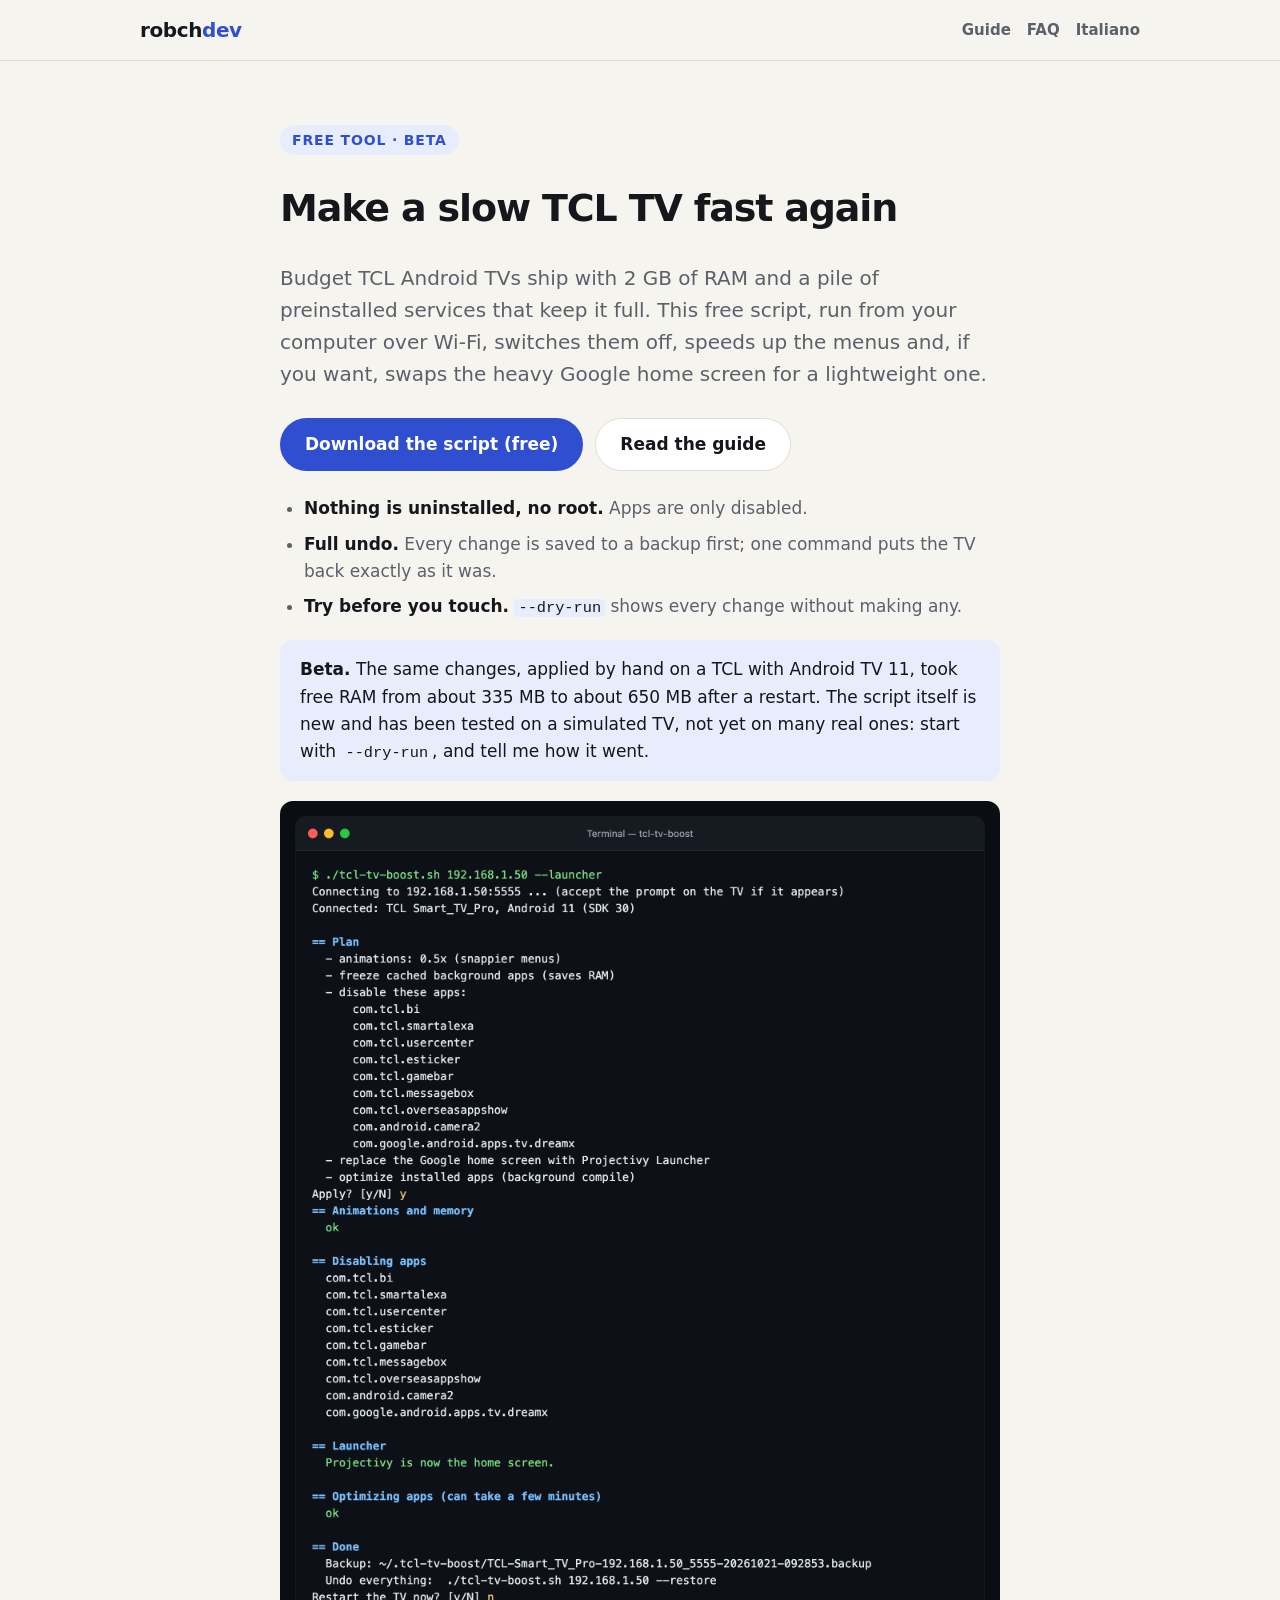
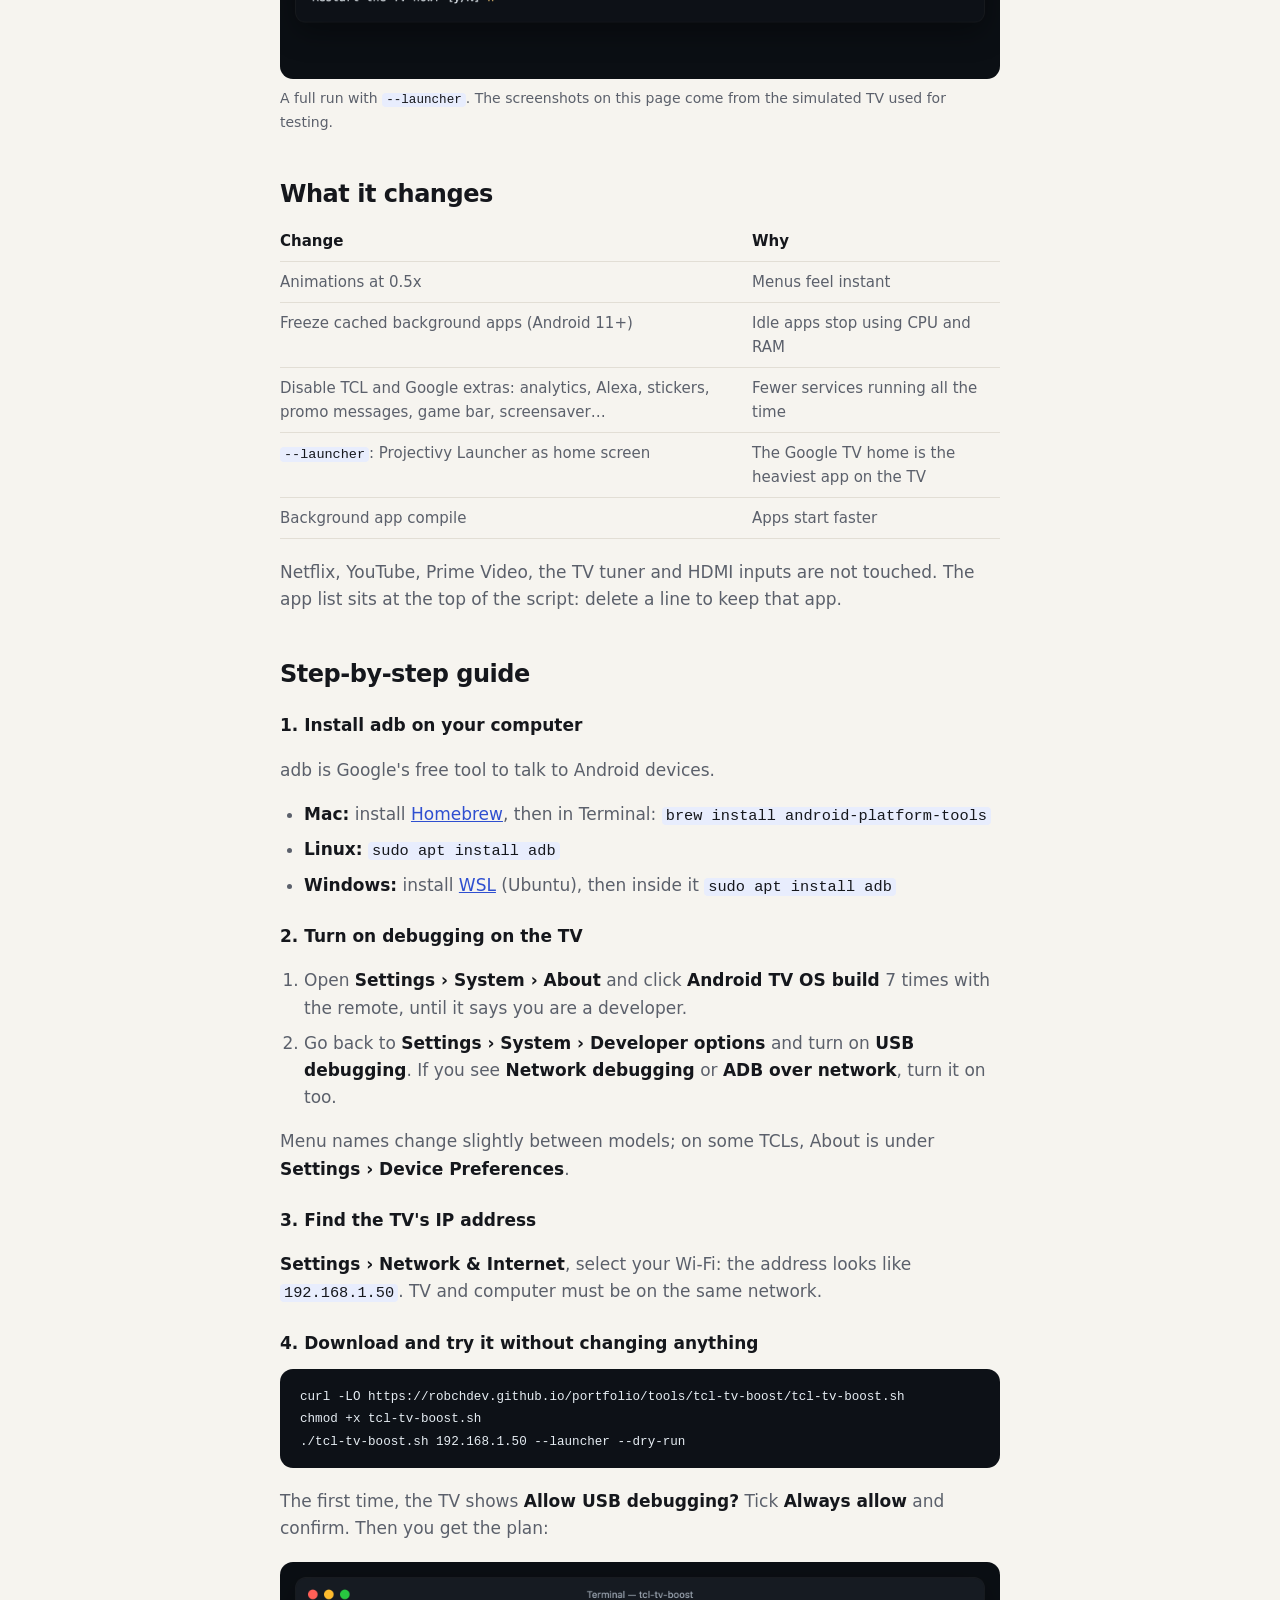
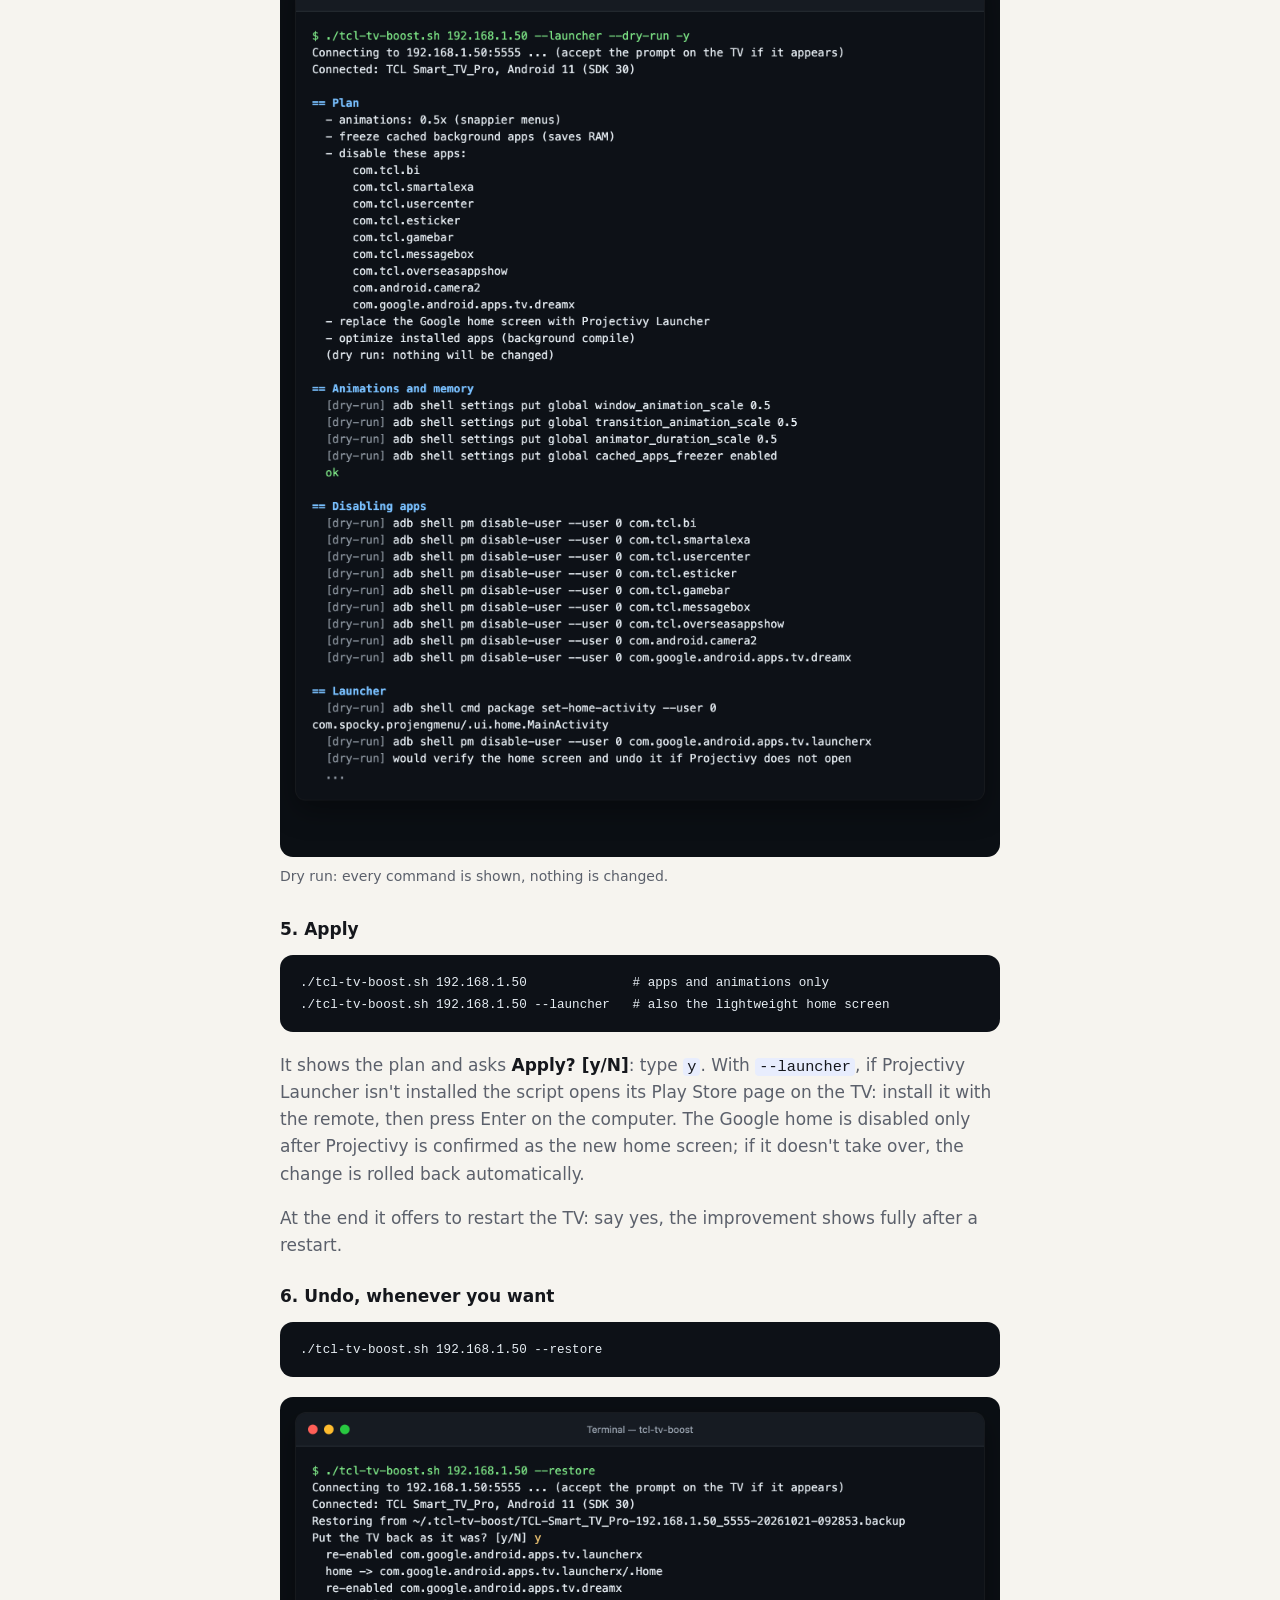
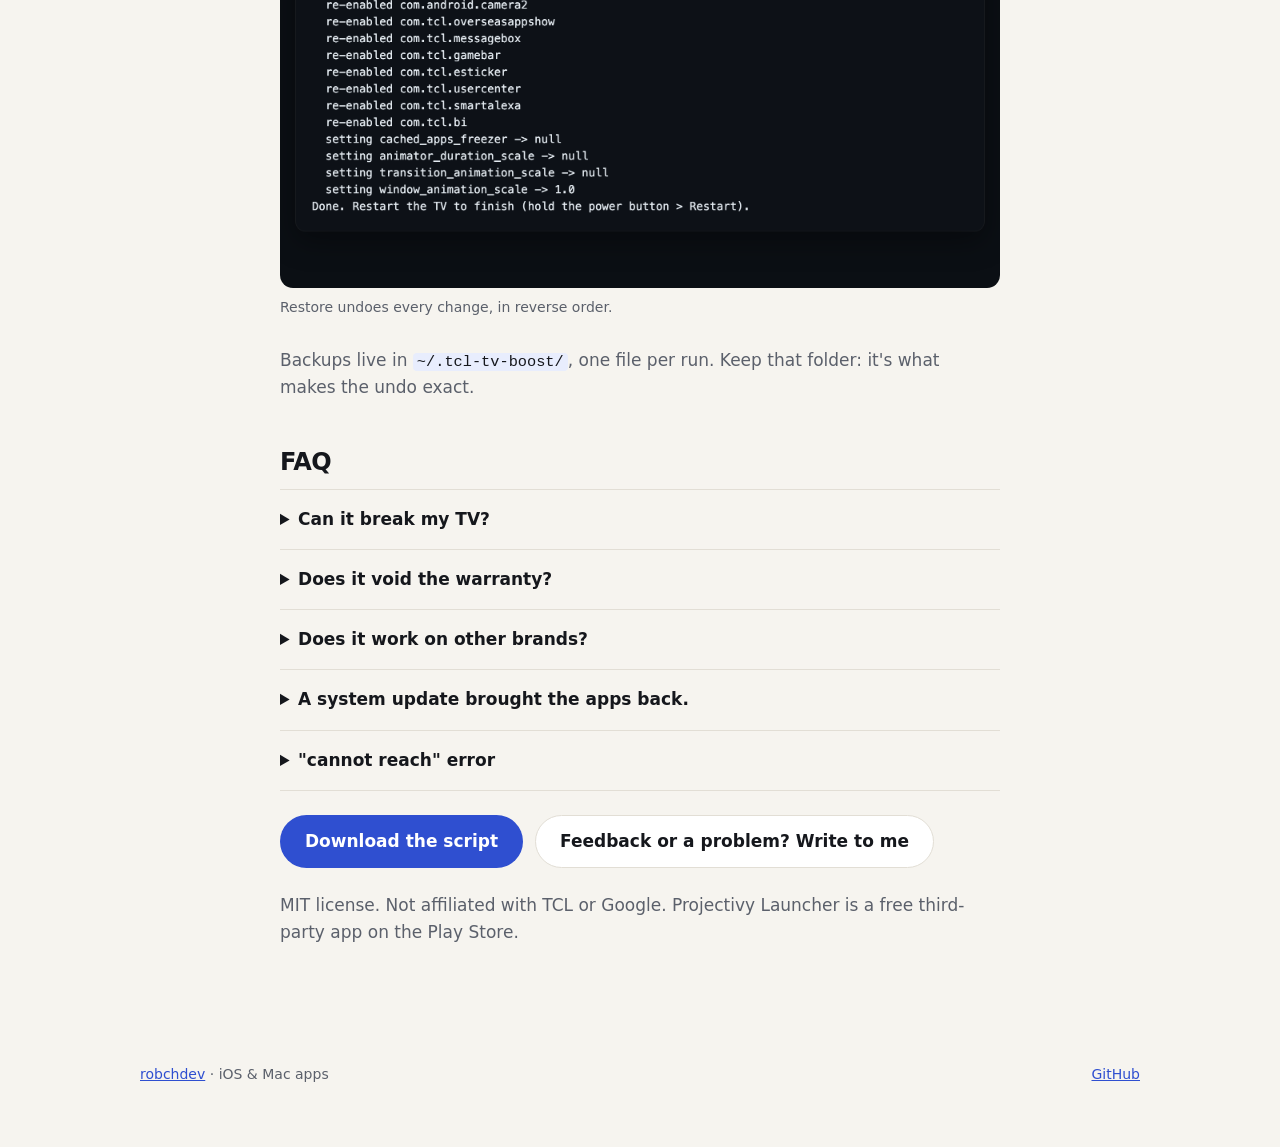
==== tools/tcl-tv-boost/index.html @ 248212ca "Free tool: tcl-tv-boost script with guide Co-Authored-By: Claude Opus 5.5 <noreply@anthropic.com> Cl" ====
<!doctype html>
<html lang="en" data-lang="en">
<head>
<meta charset="utf-8">
<meta name="viewport" content="width=device-width, initial-scale=1">
<title>Speed up a TCL TV · free script · robchdev</title>
<meta name="description" content="Free script that makes a slow TCL Android TV / Google TV fast again over Wi-Fi: disables bloat, speeds up menus, optional lightweight launcher. Full undo, no root.">
<meta property="og:type" content="article">
<meta property="og:site_name" content="robchdev">
<meta property="og:title" content="TV TCL lenta? Script gratis per renderla veloce">
<meta property="og:description" content="Dal computer, via Wi-Fi: disattiva le app inutili, velocizza i menu, launcher leggero opzionale. Si annulla tutto con un comando, senza root.">
<meta property="og:url" content="https://robchdev.github.io/portfolio/tools/tcl-tv-boost/">
<meta property="og:image" content="https://robchdev.github.io/portfolio/tools/tcl-tv-boost/img/shot-apply.png">
<meta name="twitter:card" content="summary_large_image">
<link rel="icon" href="../../apps/6822468442.png">
<link rel="stylesheet" href="../../style.css">
<script src="../../lang.js"></script>
</head>
<body>

<header class="bar">
  <div class="wrap">
    <a class="brand" href="../../">robch<b>dev</b></a>
    <nav>
      <a class="hide-sm" href="#guide"><span lang="en">Guide</span><span lang="it">Guida</span></a>
      <a class="hide-sm" href="#faq">FAQ</a>
      <a href="#" onclick="return switchLanguage()"><span lang="en">Italiano</span><span lang="it">English</span></a>
    </nav>
  </div>
</header>

<main id="top">
<section>
<div class="wrap guide">
  <span class="kicker"><span lang="en">Free tool · beta</span><span lang="it">Strumento gratis · beta</span></span>
  <h1 lang="en" style="font-size:var(--text-h2);letter-spacing:var(--track-tight);line-height:var(--lh-head)">Make a slow TCL TV fast again</h1>
  <h1 lang="it" style="font-size:var(--text-h2);letter-spacing:var(--track-tight);line-height:var(--lh-head)">Rendi di nuovo veloce una TV TCL lenta</h1>

  <p class="lead" lang="en">Budget TCL Android TVs ship with 2 GB of RAM and a pile of preinstalled services that keep it full. This free script, run from your computer over Wi-Fi, switches them off, speeds up the menus and, if you want, swaps the heavy Google home screen for a lightweight one.</p>
  <p class="lead" lang="it">Le TV TCL Android economiche hanno 2 GB di RAM e un mucchio di servizi preinstallati che la tengono sempre piena. Questo script gratuito, lanciato dal computer via Wi-Fi, li spegne, rende i menu più rapidi e, se vuoi, sostituisce la pesante Home di Google con una leggera.</p>

  <div class="actions">
    <a class="btn primary" href="tcl-tv-boost.sh" download><span lang="en">Download the script (free)</span><span lang="it">Scarica lo script (gratis)</span></a>
    <a class="btn ghost" href="#guide"><span lang="en">Read the guide</span><span lang="it">Leggi la guida</span></a>
  </div>

  <ul>
    <li lang="en"><strong>Nothing is uninstalled, no root.</strong> Apps are only disabled.</li>
    <li lang="it"><strong>Non disinstalla niente, niente root.</strong> Le app vengono solo disattivate.</li>
    <li lang="en"><strong>Full undo.</strong> Every change is saved to a backup first; one command puts the TV back exactly as it was.</li>
    <li lang="it"><strong>Si annulla tutto.</strong> Ogni modifica viene prima salvata in un backup; un comando rimette la TV esattamente com'era.</li>
    <li lang="en"><strong>Try before you touch.</strong> <code>--dry-run</code> shows every change without making any.</li>
    <li lang="it"><strong>Prova prima di toccare.</strong> <code>--dry-run</code> mostra ogni modifica senza farne nessuna.</li>
  </ul>

  <div class="note">
    <p lang="en"><strong>Beta.</strong> The same changes, applied by hand on a TCL with Android TV 11, took free RAM from about 335 MB to about 650 MB after a restart. The script itself is new and has been tested on a simulated TV, not yet on many real ones: start with <code>--dry-run</code>, and tell me how it went.</p>
    <p lang="it"><strong>Beta.</strong> Le stesse modifiche, fatte a mano su una TCL con Android TV 11, hanno portato la RAM libera da circa 335 MB a circa 650 MB dopo il riavvio. Lo script invece è nuovo ed è stato provato su una TV simulata, non ancora su tante TV vere: parti con <code>--dry-run</code> e fammi sapere come è andata.</p>
  </div>

  <figure>
    <img src="img/shot-apply.png" alt="Terminal output of tcl-tv-boost applying the changes: plan, disabled apps, Projectivy set as home screen, backup path">
    <figcaption lang="en">A full run with <code>--launcher</code>. The screenshots on this page come from the simulated TV used for testing.</figcaption>
    <figcaption lang="it">Un'esecuzione completa con <code>--launcher</code>. Le schermate di questa pagina vengono dalla TV simulata usata per i test.</figcaption>
  </figure>

  <h2 lang="en">What it changes</h2>
  <h2 lang="it">Cosa cambia</h2>
  <table>
    <tr><th lang="en">Change</th><th lang="it">Modifica</th><th lang="en">Why</th><th lang="it">Perché</th></tr>
    <tr><td lang="en">Animations at 0.5x</td><td lang="it">Animazioni a 0,5x</td><td lang="en">Menus feel instant</td><td lang="it">I menu sembrano istantanei</td></tr>
    <tr><td lang="en">Freeze cached background apps (Android 11+)</td><td lang="it">Congela le app in background (Android 11+)</td><td lang="en">Idle apps stop using CPU and RAM</td><td lang="it">Le app ferme smettono di usare CPU e RAM</td></tr>
    <tr><td lang="en">Disable TCL and Google extras: analytics, Alexa, stickers, promo messages, game bar, screensaver…</td><td lang="it">Disattiva gli extra di TCL e Google: statistiche, Alexa, sticker, messaggi promozionali, game bar, salvaschermo…</td><td lang="en">Fewer services running all the time</td><td lang="it">Meno servizi sempre accesi</td></tr>
    <tr><td lang="en"><code>--launcher</code>: Projectivy Launcher as home screen</td><td lang="it"><code>--launcher</code>: Projectivy Launcher come Home</td><td lang="en">The Google TV home is the heaviest app on the TV</td><td lang="it">La Home di Google TV è l'app più pesante della TV</td></tr>
    <tr><td lang="en">Background app compile</td><td lang="it">Ottimizzazione delle app</td><td lang="en">Apps start faster</td><td lang="it">Le app si aprono prima</td></tr>
  </table>
  <p lang="en">Netflix, YouTube, Prime Video, the TV tuner and HDMI inputs are not touched. The app list sits at the top of the script: delete a line to keep that app.</p>
  <p lang="it">Netflix, YouTube, Prime Video, il digitale terrestre e gli ingressi HDMI non vengono toccati. L'elenco delle app è in cima allo script: cancella una riga per tenere quell'app.</p>

  <h2 id="guide" lang="en">Step-by-step guide</h2>
  <h2 id="guide-it" lang="it">Guida passo passo</h2>

  <h3 lang="en">1. Install adb on your computer</h3>
  <h3 lang="it">1. Installa adb sul computer</h3>
  <p lang="en">adb is Google's free tool to talk to Android devices.</p>
  <p lang="it">adb è lo strumento gratuito di Google per comunicare con i dispositivi Android.</p>
  <ul>
    <li><strong>Mac:</strong> <span lang="en">install <a href="https://brew.sh">Homebrew</a>, then in Terminal:</span><span lang="it">installa <a href="https://brew.sh">Homebrew</a>, poi nel Terminale:</span> <code>brew install android-platform-tools</code></li>
    <li><strong>Linux:</strong> <code>sudo apt install adb</code></li>
    <li><strong>Windows:</strong> <span lang="en">install <a href="https://learn.microsoft.com/windows/wsl/install">WSL</a> (Ubuntu), then inside it</span><span lang="it">installa <a href="https://learn.microsoft.com/it-it/windows/wsl/install">WSL</a> (Ubuntu), poi al suo interno</span> <code>sudo apt install adb</code></li>
  </ul>

  <h3 lang="en">2. Turn on debugging on the TV</h3>
  <h3 lang="it">2. Attiva il debug sulla TV</h3>
  <ol>
    <li lang="en">Open <strong>Settings › System › About</strong> and click <strong>Android TV OS build</strong> 7 times with the remote, until it says you are a developer.</li>
    <li lang="it">Apri <strong>Impostazioni › Sistema › Info</strong> e premi 7 volte su <strong>Build del sistema operativo Android TV</strong> con il telecomando, finché dice che sei sviluppatore.</li>
    <li lang="en">Go back to <strong>Settings › System › Developer options</strong> and turn on <strong>USB debugging</strong>. If you see <strong>Network debugging</strong> or <strong>ADB over network</strong>, turn it on too.</li>
    <li lang="it">Torna in <strong>Impostazioni › Sistema › Opzioni sviluppatore</strong> e attiva <strong>Debug USB</strong>. Se vedi <strong>Debug di rete</strong> o <strong>ADB in rete</strong>, attiva anche quello.</li>
  </ol>
  <p lang="en">Menu names change slightly between models; on some TCLs, About is under <strong>Settings › Device Preferences</strong>.</p>
  <p lang="it">I nomi dei menu cambiano un po' da modello a modello; su alcune TCL Info si trova in <strong>Impostazioni › Preferenze dispositivo</strong>.</p>

  <h3 lang="en">3. Find the TV's IP address</h3>
  <h3 lang="it">3. Trova l'indirizzo IP della TV</h3>
  <p lang="en"><strong>Settings › Network &amp; Internet</strong>, select your Wi-Fi: the address looks like <code>192.168.1.50</code>. TV and computer must be on the same network.</p>
  <p lang="it"><strong>Impostazioni › Rete e Internet</strong>, scegli la tua Wi-Fi: l'indirizzo è tipo <code>192.168.1.50</code>. TV e computer devono essere sulla stessa rete.</p>

  <h3 lang="en">4. Download and try it without changing anything</h3>
  <h3 lang="it">4. Scarica e prova senza cambiare niente</h3>
<pre><code>curl -LO https://robchdev.github.io/portfolio/tools/tcl-tv-boost/tcl-tv-boost.sh
chmod +x tcl-tv-boost.sh
./tcl-tv-boost.sh 192.168.1.50 --launcher --dry-run</code></pre>
  <p lang="en">The first time, the TV shows <strong>Allow USB debugging?</strong> Tick <strong>Always allow</strong> and confirm. Then you get the plan:</p>
  <p lang="it">La prima volta la TV chiede <strong>Consentire il debug USB?</strong> Spunta <strong>Consenti sempre</strong> e conferma. Poi vedi il piano:</p>
  <figure>
    <img src="img/shot-dryrun.png" alt="Terminal output of a dry run: the list of apps that would be disabled and the commands, with nothing changed">
    <figcaption lang="en">Dry run: every command is shown, nothing is changed.</figcaption>
    <figcaption lang="it">Prova a vuoto: mostra ogni comando, non cambia niente.</figcaption>
  </figure>

  <h3 lang="en">5. Apply</h3>
  <h3 lang="it">5. Applica</h3>
<pre><code>./tcl-tv-boost.sh 192.168.1.50              # <span lang="en">apps and animations only</span><span lang="it">solo app e animazioni</span>
./tcl-tv-boost.sh 192.168.1.50 --launcher   # <span lang="en">also the lightweight home screen</span><span lang="it">anche la Home leggera</span></code></pre>
  <p lang="en">It shows the plan and asks <strong>Apply? [y/N]</strong>: type <code>y</code>. With <code>--launcher</code>, if Projectivy Launcher isn't installed the script opens its Play Store page on the TV: install it with the remote, then press Enter on the computer. The Google home is disabled only after Projectivy is confirmed as the new home screen; if it doesn't take over, the change is rolled back automatically.</p>
  <p lang="it">Mostra il piano e chiede <strong>Apply? [y/N]</strong>: scrivi <code>y</code>. Con <code>--launcher</code>, se Projectivy Launcher non è installato lo script apre la sua pagina del Play Store sulla TV: installalo con il telecomando, poi premi Invio sul computer. La Home di Google viene disattivata solo dopo aver verificato che Projectivy sia la nuova Home; se non lo diventa, la modifica viene annullata da sola.</p>
  <p lang="en">At the end it offers to restart the TV: say yes, the improvement shows fully after a restart.</p>
  <p lang="it">Alla fine propone di riavviare la TV: rispondi sì, il miglioramento si vede del tutto dopo il riavvio.</p>

  <h3 lang="en">6. Undo, whenever you want</h3>
  <h3 lang="it">6. Annulla, quando vuoi</h3>
<pre><code>./tcl-tv-boost.sh 192.168.1.50 --restore</code></pre>
  <figure>
    <img src="img/shot-restore.png" alt="Terminal output of the restore: every disabled app re-enabled and every setting put back">
    <figcaption lang="en">Restore undoes every change, in reverse order.</figcaption>
    <figcaption lang="it">Il ripristino annulla ogni modifica, in ordine inverso.</figcaption>
  </figure>
  <p lang="en">Backups live in <code>~/.tcl-tv-boost/</code>, one file per run. Keep that folder: it's what makes the undo exact.</p>
  <p lang="it">I backup sono in <code>~/.tcl-tv-boost/</code>, un file per esecuzione. Non cancellare quella cartella: è quella che rende il ripristino esatto.</p>

  <h2 id="faq" lang="en">FAQ</h2>
  <h2 lang="it">Domande frequenti</h2>
  <div class="faq">
    <details><summary lang="en">Can it break my TV?</summary><summary lang="it">Può rompere la TV?</summary>
      <p lang="en">It doesn't uninstall anything or touch system files, it only disables apps and changes three settings, all restorable. Even without the backup, a factory reset brings everything back.</p>
      <p lang="it">Non disinstalla niente e non tocca i file di sistema: disattiva app e cambia tre impostazioni, tutto ripristinabile. Anche senza backup, un ripristino di fabbrica riporta tutto com'era.</p></details>
    <details><summary lang="en">Does it void the warranty?</summary><summary lang="it">Fa decadere la garanzia?</summary>
      <p lang="en">It uses only standard Developer options, no root and no unlocking. Still, use it at your own risk.</p>
      <p lang="it">Usa solo le normali Opzioni sviluppatore, niente root e niente sblocchi. Resta comunque a tuo rischio.</p></details>
    <details><summary lang="en">Does it work on other brands?</summary><summary lang="it">Funziona su altre marche?</summary>
      <p lang="en">It should be safe on any Android TV or Google TV and asks before going on, but the app list is made for TCL, so on other brands it frees less.</p>
      <p lang="it">Dovrebbe essere sicuro su qualsiasi Android TV o Google TV e chiede conferma prima di procedere, ma l'elenco delle app è fatto per TCL, quindi su altre marche libera meno.</p></details>
    <details><summary lang="en">A system update brought the apps back.</summary><summary lang="it">Un aggiornamento ha riportato le app.</summary>
      <p lang="en">It can happen: run the script again.</p>
      <p lang="it">Può succedere: rilancia lo script.</p></details>
    <details><summary lang="en">"cannot reach" error</summary><summary lang="it">Errore "cannot reach"</summary>
      <p lang="en">Check the TV is on (not in standby), on the same Wi-Fi as the computer, that USB debugging is on and that you accepted the prompt on the TV. Some models need Network debugging too.</p>
      <p lang="it">Controlla che la TV sia accesa (non in standby), sulla stessa Wi-Fi del computer, che il Debug USB sia attivo e che tu abbia accettato la richiesta sulla TV. Alcuni modelli vogliono anche il Debug di rete.</p></details>
  </div>

  <div class="actions">
    <a class="btn primary" href="tcl-tv-boost.sh" download><span lang="en">Download the script</span><span lang="it">Scarica lo script</span></a>
    <a class="btn ghost" href="mailto:roberto.chiarelladev@gmail.com?subject=tcl-tv-boost"><span lang="en">Feedback or a problem? Write to me</span><span lang="it">Feedback o problemi? Scrivimi</span></a>
  </div>

  <p lang="en">MIT license. Not affiliated with TCL or Google. Projectivy Launcher is a free third-party app on the Play Store.</p>
  <p lang="it">Licenza MIT. Non affiliato con TCL o Google. Projectivy Launcher è un'app gratuita di terzi sul Play Store.</p>
</div>
</section>
</main>

<footer>
  <div class="wrap">
    <span><a href="../../">robchdev</a> · <span lang="en">iOS &amp; Mac apps</span><span lang="it">app iOS e Mac</span></span>
    <span><a href="https://github.com/robchdev">GitHub</a></span>
  </div>
</footer>
</body>
</html>
---- style.css ----
:root {
  /* color */
  --bg:#F6F4EF; --surface:#FFFFFF; --ink:#15171C; --soft:#5B606B; --line:#E2DED5;
  --accent:#2F4FD0; --accent-ink:#FFFFFF; --tint:#E8EDFD;
  /* type */
  --font:-apple-system,BlinkMacSystemFont,"Inter",system-ui,sans-serif;
  --mono:ui-monospace,"SF Mono",Menlo,Consolas,monospace;
  --text-xs:12px; --text-sm:14px; --text-md:15px; --text-base:17px; --text-lg:20px; --text-xl:24px; --text-stat:32px;
  --text-h2:clamp(28px, 4vw, 38px); --text-h1:clamp(36px, 6vw, 62px);
  --lh-tight:1.05; --lh-head:1.15; --lh-body:1.6;
  --track-tight:-.03em; --track-snug:-.02em; --track-caps:.06em;
  --weight-bold:700; --weight-heavy:800;
  /* space */
  --s1:4px; --s2:8px; --s3:12px; --s4:16px; --s5:20px; --s6:24px; --s7:28px; --s8:36px; --s9:48px; --s10:64px; --s11:84px;
  /* shape */
  --hair:1px; --rule:2px; --radius-sm:13px; --radius:18px; --radius-lg:22px; --radius-xl:28px; --pill:999px;
  --icon:56px; --col-card:400px; --art-w:150px; --art-tilt:7deg; --art-lift:28px; --case-icon:72px; --faq-w:760px; --shot-peek:72%; --col-app:230px; --col-step:210px; --bar-h:60px; --measure:56ch; --page:1040px; --guide:760px; --term-bg:#0D1117; --term-ink:#E6EDF3;
}
@media (prefers-color-scheme:dark) {
  :root { --bg:#101216; --surface:#181B21; --ink:#F1F2F4; --soft:#A3A9B4; --line:#2A2E36;
          --accent:#8EA6FF; --accent-ink:#0C1020; --tint:#1C2340; }
}
* { box-sizing:border-box; }
html { scroll-behavior:smooth; }
@media (prefers-reduced-motion:reduce) { html { scroll-behavior:auto; } }
body { margin:0; background:var(--bg); color:var(--ink); font:var(--text-base)/var(--lh-body) var(--font); -webkit-font-smoothing:antialiased; }
html[data-lang="en"] [lang="it"], html[data-lang="it"] [lang="en"] { display:none; }
a { color:var(--accent); }
:focus-visible { outline:var(--rule) solid var(--accent); outline-offset:var(--rule); }
.wrap { max-width:var(--page); margin:0 auto; padding:0 var(--s5); }

/* Top bar */
.bar { position:sticky; top:0; z-index:5; background:var(--bg); border-bottom:var(--hair) solid var(--line); }
.bar .wrap { display:flex; align-items:center; gap:var(--s5); height:var(--bar-h); }
.brand { font-weight:var(--weight-heavy); font-size:var(--text-lg); letter-spacing:var(--track-snug); color:var(--ink); text-decoration:none; }
.brand b { color:var(--accent); }
.bar nav { margin-left:auto; display:flex; gap:var(--s4); align-items:center; }
.bar nav a { color:var(--soft); text-decoration:none; font-weight:var(--weight-bold); font-size:var(--text-md); }
.bar nav a:hover { color:var(--ink); }
@media (max-width:620px) { .bar nav .hide-sm { display:none; } }

/* Hero */
.hero { padding-top:var(--s11); padding-bottom:var(--s10); }
.kicker { display:inline-block; font-size:var(--text-sm); font-weight:var(--weight-bold); letter-spacing:var(--track-caps); text-transform:uppercase; color:var(--accent); background:var(--tint); padding:var(--s1) var(--s3); border-radius:var(--pill); }
.hero h1 { font-size:var(--text-h1); line-height:var(--lh-tight); letter-spacing:var(--track-tight); margin:var(--s6) 0 var(--s4); max-width:15ch; }
.lead { font-size:var(--text-lg); color:var(--soft); max-width:var(--measure); margin:0 0 var(--s7); }
.actions { display:flex; flex-wrap:wrap; gap:var(--s3); }
.btn { display:inline-block; padding:var(--s3) var(--s6); border-radius:var(--pill); font-weight:var(--weight-bold); text-decoration:none; border:var(--hair) solid transparent; }
.btn.primary { background:var(--accent); color:var(--accent-ink); }
.btn.ghost { border-color:var(--line); color:var(--ink); background:var(--surface); }
.btn:hover { filter:brightness(1.08); }
.stats { display:flex; flex-wrap:wrap; gap:var(--s3) var(--s7); margin-top:var(--s9); padding-top:var(--s7); border-top:var(--hair) solid var(--line); }
.stats div { font-size:var(--text-md); color:var(--soft); }
.stats strong { display:block; font-size:var(--text-stat); letter-spacing:var(--track-tight); color:var(--ink); }

/* Hero art */
.hero { display:grid; grid-template-columns:minmax(0, 1.25fr) minmax(0, 1fr); gap:var(--s8); align-items:center; }
.hero-art { position:relative; display:flex; justify-content:center; align-items:center; min-height:100%; }
.hero-art img { width:var(--art-w); height:auto; border-radius:var(--radius-lg); border:var(--hair) solid var(--line); box-shadow:0 var(--s5) var(--s9) color-mix(in srgb, var(--ink) 18%, transparent); }
.hero-art img:nth-child(1) { transform:rotate(calc(var(--art-tilt) * -1)) translateX(var(--s9)) translateY(var(--art-lift)); }
.hero-art img:nth-child(2) { position:relative; z-index:2; width:calc(var(--art-w) * 1.2); }
.hero-art img:nth-child(3) { transform:rotate(var(--art-tilt)) translateX(calc(var(--s9) * -1)) translateY(var(--art-lift)); }
@media (max-width:860px) { .hero { grid-template-columns:1fr; } .hero-art { display:none; } }

/* Tech strip */
.tech { list-style:none; margin:0; padding:var(--s5) 0; display:flex; flex-wrap:wrap; gap:var(--s2); border-top:var(--hair) solid var(--line); border-bottom:var(--hair) solid var(--line); }
.tech li { font-size:var(--text-sm); font-weight:var(--weight-bold); color:var(--soft); background:var(--surface); border:var(--hair) solid var(--line); border-radius:var(--pill); padding:var(--s1) var(--s3); }

/* Sections */
section { padding:var(--s10) 0; }
section h2 { font-size:var(--text-h2); letter-spacing:var(--track-tight); line-height:var(--lh-head); margin:0 0 var(--s2); }
.sub { color:var(--soft); margin:0 0 var(--s8); max-width:var(--measure); }

/* Services */
.services { display:grid; grid-template-columns:repeat(auto-fit, minmax(min(100%, var(--col-card)), 1fr)); gap:var(--s4); }
.card { background:var(--surface); border:var(--hair) solid var(--line); border-radius:var(--radius); padding:var(--s6); display:flex; flex-direction:column; }
.card h3 { font-size:var(--text-lg); letter-spacing:var(--track-snug); margin:0 0 var(--s2); }
.card p { color:var(--soft); margin:0 0 var(--s4); }
.card ul { margin:0 0 var(--s5); padding-left:var(--s5); font-size:var(--text-md); }
.price { margin-top:auto; font-size:var(--text-md); color:var(--soft); }
.price strong { font-size:var(--text-xl); color:var(--ink); letter-spacing:var(--track-snug); }
.card.featured { border-color:var(--accent); box-shadow:0 0 0 var(--hair) var(--accent); }
.badge { align-self:flex-start; font-size:var(--text-xs); font-weight:var(--weight-heavy); letter-spacing:var(--track-caps); text-transform:uppercase; color:var(--accent); margin-bottom:var(--s2); }

/* Showcase */
.showcase { display:grid; grid-template-columns:repeat(3, 1fr); gap:var(--s5); }
.showcase figure { margin:0; }
.showcase img { width:100%; height:auto; border-radius:var(--radius-lg); border:var(--hair) solid var(--line); display:block; }
.showcase figcaption { margin-top:var(--s3); font-size:var(--text-md); color:var(--soft); }
.showcase figcaption strong { color:var(--ink); display:block; font-size:var(--text-base); }
@media (max-width:760px) {
  .showcase { grid-template-columns:none; grid-auto-flow:column; grid-auto-columns:var(--shot-peek); overflow-x:auto; scroll-snap-type:x mandatory; padding-bottom:var(--s3); }
  .showcase figure { scroll-snap-align:start; }
}

/* App list */
.apps { display:grid; grid-template-columns:repeat(auto-fill, minmax(min(100%, var(--col-app)), 1fr)); gap:var(--s3); margin-top:var(--s8); }
.app { display:flex; gap:var(--s3); align-items:center; background:var(--surface); border:var(--hair) solid var(--line); border-radius:var(--radius); padding:var(--s3); text-decoration:none; color:var(--ink); }
.app:hover { border-color:var(--accent); }
.app img { width:var(--icon); height:var(--icon); border-radius:var(--radius-sm); flex:none; }
.app strong { font-size:var(--text-base); display:block; }
.app span { font-size:var(--text-sm); color:var(--soft); }

/* Steps */
.steps { display:grid; grid-template-columns:repeat(auto-fit, minmax(min(100%, var(--col-step)), 1fr)); gap:var(--s4); counter-reset:step; }
.step { border-top:var(--rule) solid var(--ink); padding-top:var(--s4); }
.step::before { counter-increment:step; content:"0" counter(step); font-weight:var(--weight-heavy); color:var(--accent); font-size:var(--text-sm); letter-spacing:var(--track-caps); }
.step h3 { margin:var(--s1) 0; font-size:var(--text-base); }
.step p { margin:0; color:var(--soft); }

/* Contact */
.contact { background:var(--ink); color:var(--bg); border-radius:var(--radius-xl); padding:var(--s10) var(--s8); text-align:center; }
.contact .sub { color:var(--bg); opacity:.82; margin:0 auto var(--s7); }
.contact .btn.primary { background:var(--bg); color:var(--ink); }
.contact .mail { display:block; margin-top:var(--s4); color:var(--bg); font-size:var(--text-md); }
@media (max-width:520px) { .contact { padding:var(--s9) var(--s5); } }

/* Case studies */
.cases { display:grid; gap:var(--s4); }
.case { display:grid; grid-template-columns:var(--case-icon) 1fr; gap:var(--s5); align-items:start; background:var(--surface); border:var(--hair) solid var(--line); border-radius:var(--radius); padding:var(--s6); }
.case img { width:var(--case-icon); height:var(--case-icon); border-radius:var(--radius-sm); }
.case h3 { margin:0 0 var(--s2); font-size:var(--text-lg); letter-spacing:var(--track-snug); }
.case p { margin:0; color:var(--soft); max-width:70ch; }
.case .case-tag { font-size:var(--text-xs); font-weight:var(--weight-heavy); letter-spacing:var(--track-caps); text-transform:uppercase; color:var(--accent); margin-bottom:var(--s1); }
@media (max-width:520px) { .case { grid-template-columns:1fr; } }

/* FAQ */
.faq h2, .faq details { max-width:var(--faq-w); }
.faq h2 { margin-bottom:var(--s6); }
.faq details { border-top:var(--hair) solid var(--line); padding:var(--s4) 0; }
.faq details:last-of-type { border-bottom:var(--hair) solid var(--line); }
.faq summary { cursor:pointer; font-weight:var(--weight-bold); font-size:var(--text-base); }
.faq details p { margin:var(--s2) 0 0; color:var(--soft); }

footer { padding:var(--s8) 0 var(--s10); color:var(--soft); font-size:var(--text-sm); }
footer .wrap { display:flex; flex-wrap:wrap; gap:var(--s2) var(--s6); justify-content:space-between; }

/* Tools teaser on the home page */
.tool { display:grid; grid-template-columns:1fr auto; gap:var(--s5); align-items:center; background:var(--surface); border:var(--hair) solid var(--line); border-radius:var(--radius); padding:var(--s6); }
.tool h3 { margin:0 0 var(--s2); font-size:var(--text-lg); letter-spacing:var(--track-snug); }
.tool p { margin:0; color:var(--soft); max-width:70ch; }
@media (max-width:620px) { .tool { grid-template-columns:1fr; } }

/* Guide pages */
.guide { max-width:var(--guide); }
.guide h2 { font-size:var(--text-xl); letter-spacing:var(--track-snug); margin:var(--s9) 0 var(--s3); }
.guide h3 { font-size:var(--text-base); margin:var(--s6) 0 var(--s2); }
.guide p, .guide li { color:var(--soft); }
.guide strong { color:var(--ink); }
.guide ol, .guide ul { padding-left:var(--s6); }
.guide li { margin-bottom:var(--s2); }
.guide code { font-family:var(--mono); font-size:.9em; background:var(--tint); color:var(--ink); padding:0 var(--s1); border-radius:var(--s1); }
.guide pre { font-family:var(--mono); font-size:var(--text-sm); line-height:var(--lh-body); background:var(--term-bg); color:var(--term-ink); padding:var(--s4) var(--s5); border-radius:var(--radius-sm); overflow-x:auto; margin:var(--s3) 0 var(--s5); }
.guide pre code { background:none; color:inherit; padding:0; }
.guide figure { margin:var(--s5) 0 var(--s7); }
.guide figure img { width:100%; height:auto; display:block; border-radius:var(--radius-sm); }
.guide figcaption { margin-top:var(--s2); font-size:var(--text-sm); color:var(--soft); }
.note { background:var(--tint); border-radius:var(--radius-sm); padding:var(--s4) var(--s5); margin:var(--s5) 0; }
.note p { margin:0; color:var(--ink); }
.guide table { width:100%; border-collapse:collapse; font-size:var(--text-md); margin:var(--s3) 0 var(--s5); }
.guide th, .guide td { text-align:left; padding:var(--s2) var(--s3) var(--s2) 0; border-bottom:var(--hair) solid var(--line); vertical-align:top; }
.guide th { color:var(--ink); }
.guide td { color:var(--soft); }
.guide .actions { margin:var(--s6) 0; }
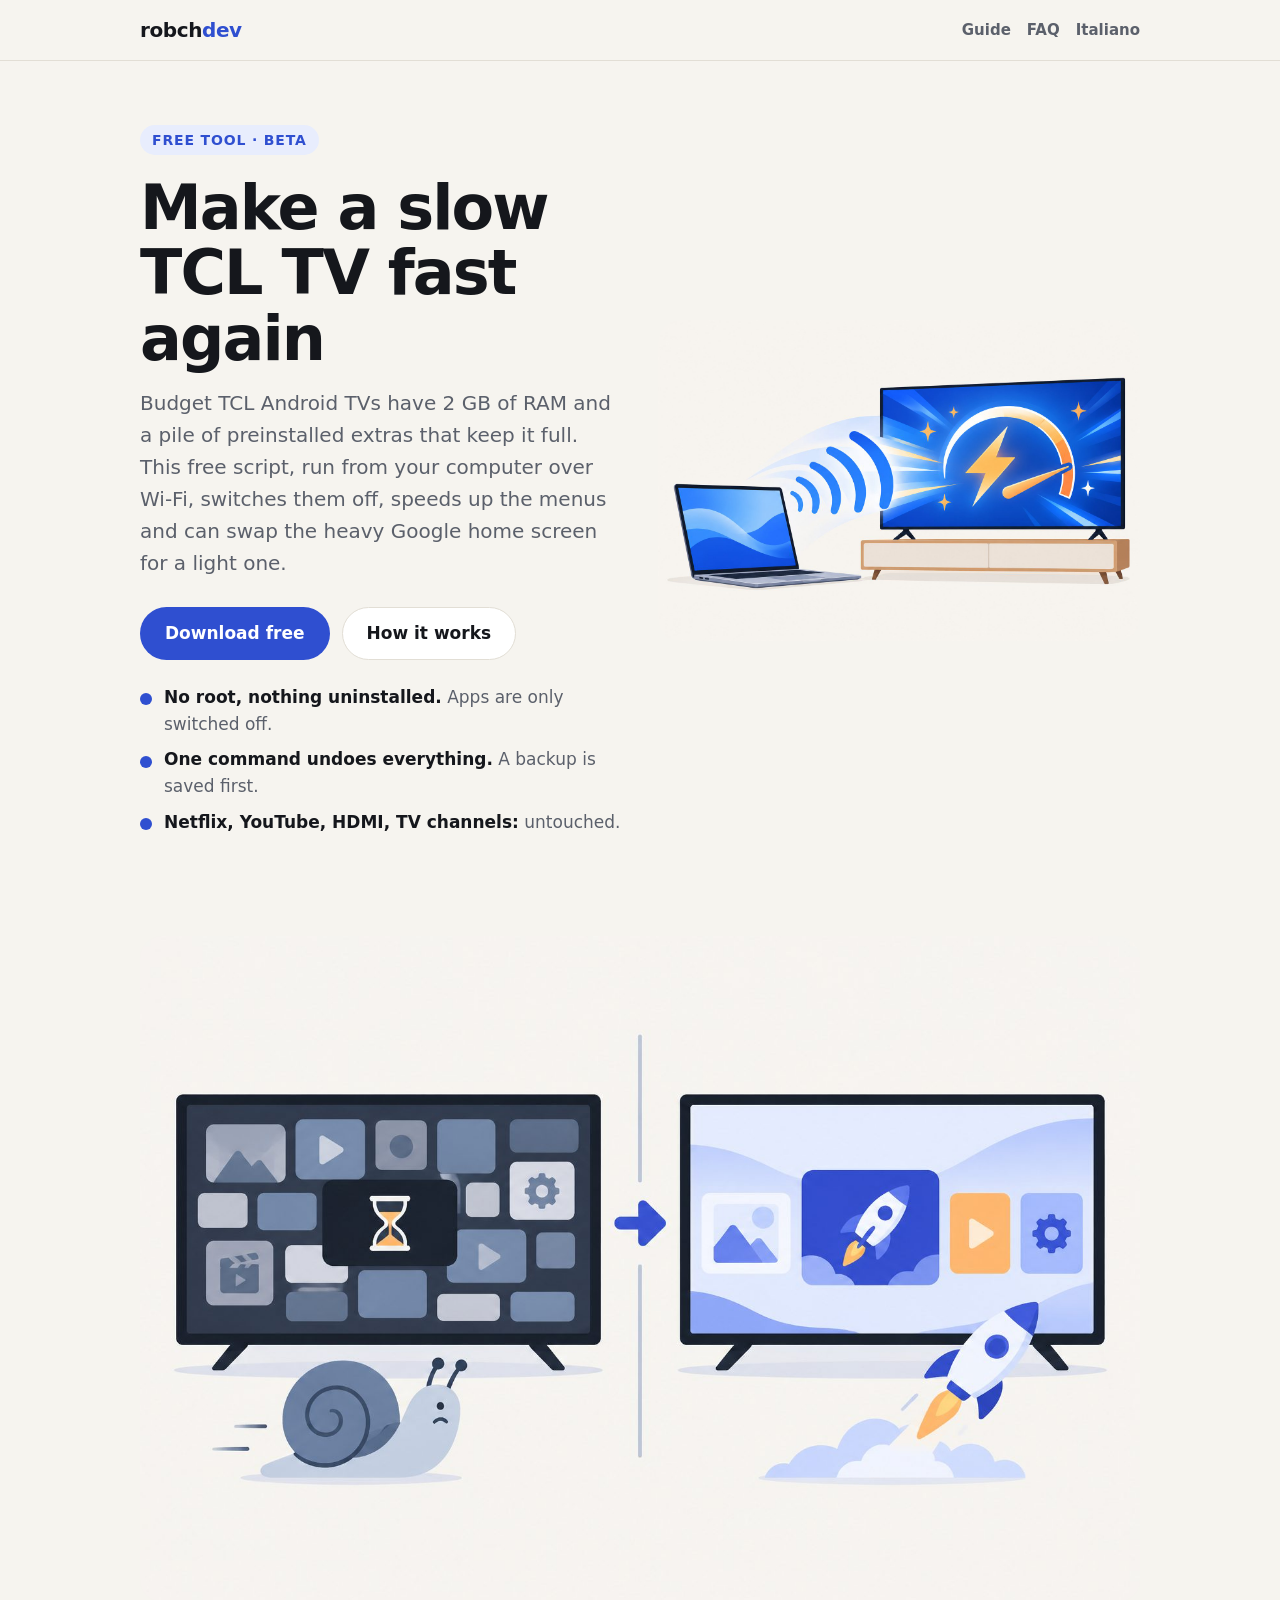
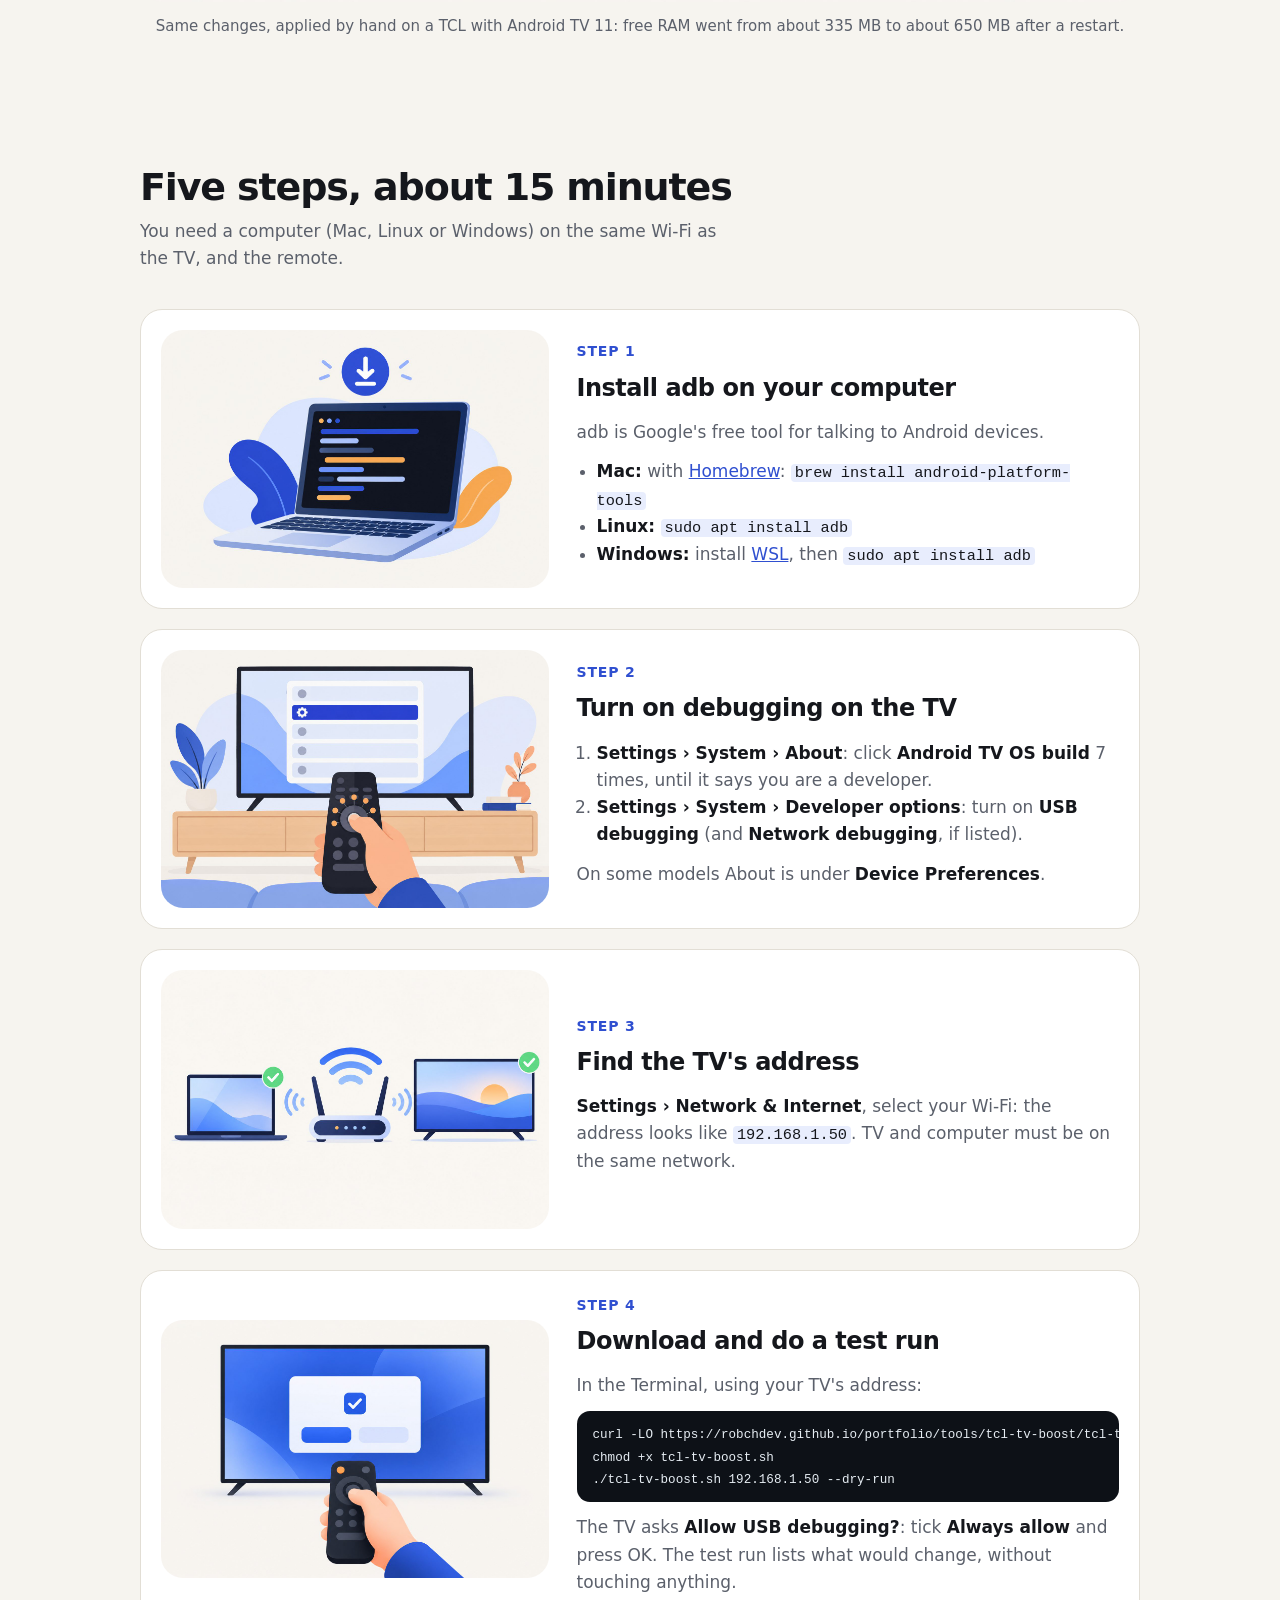
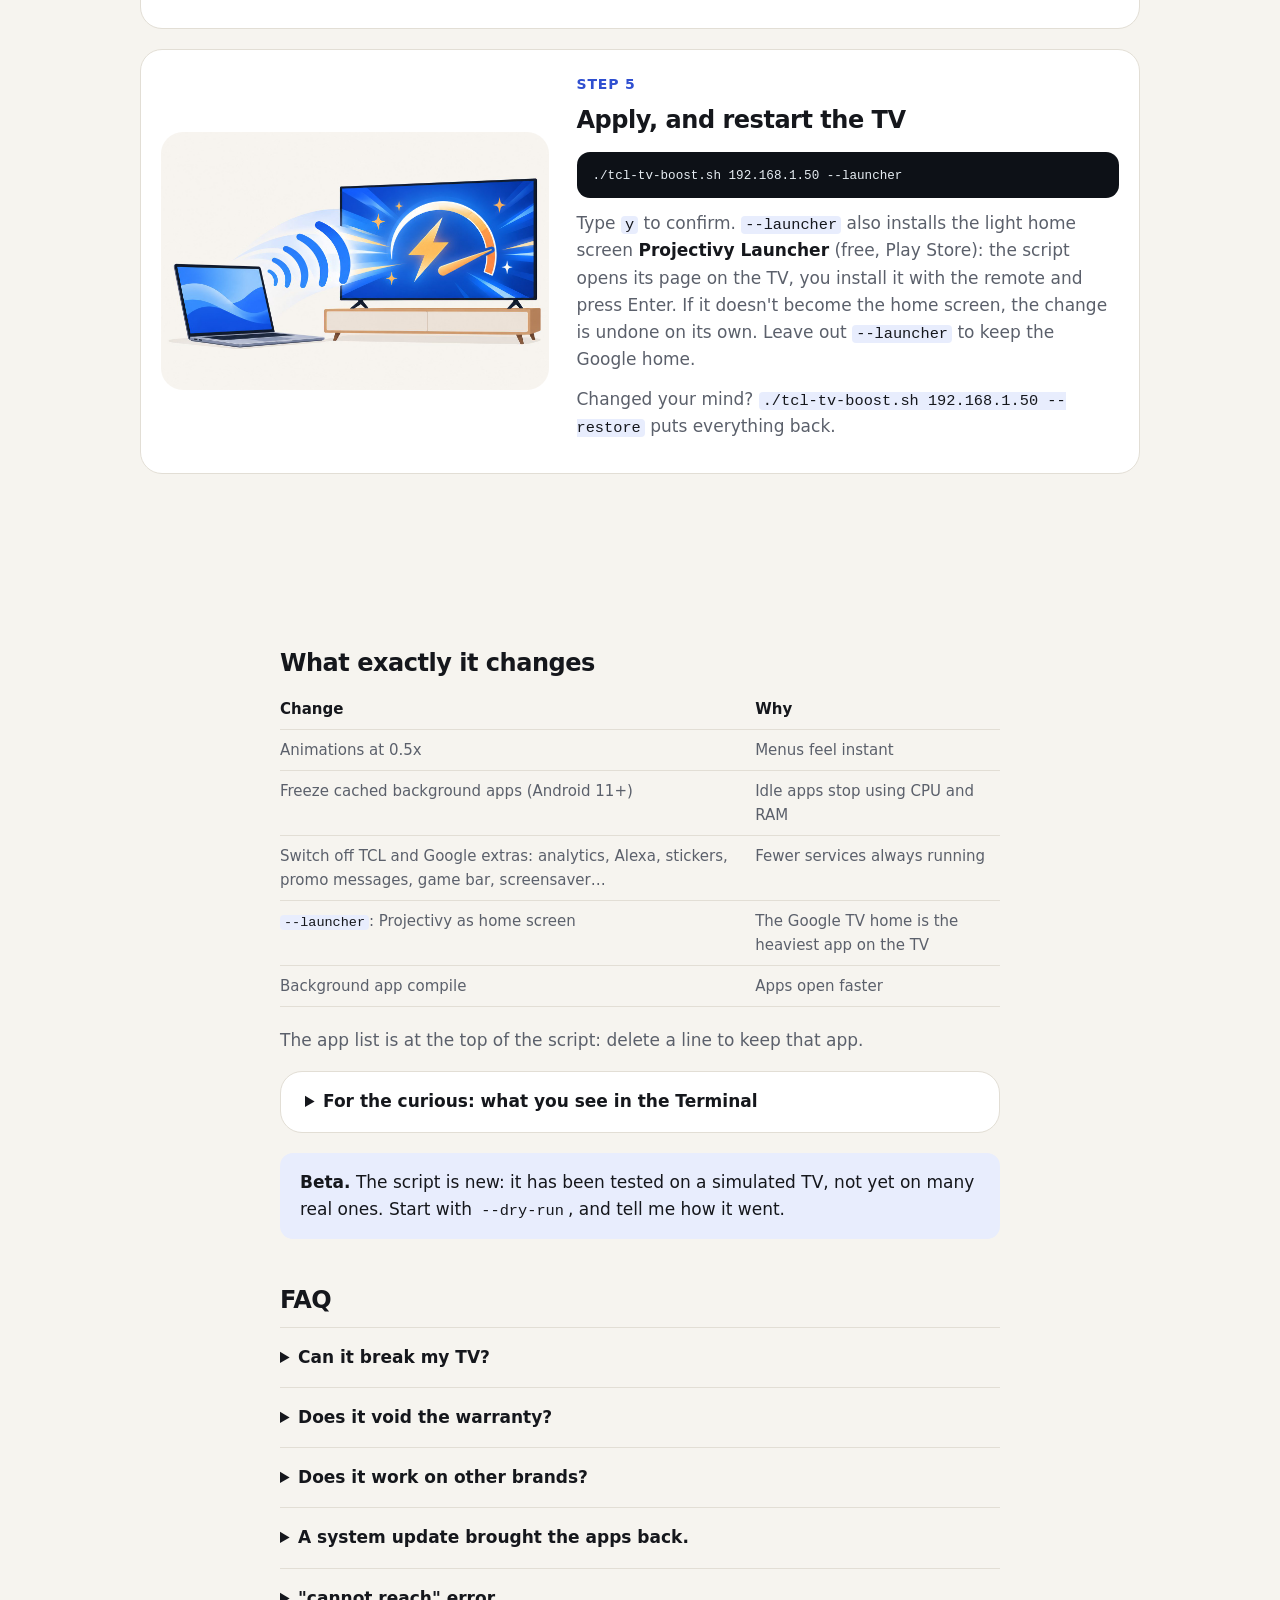
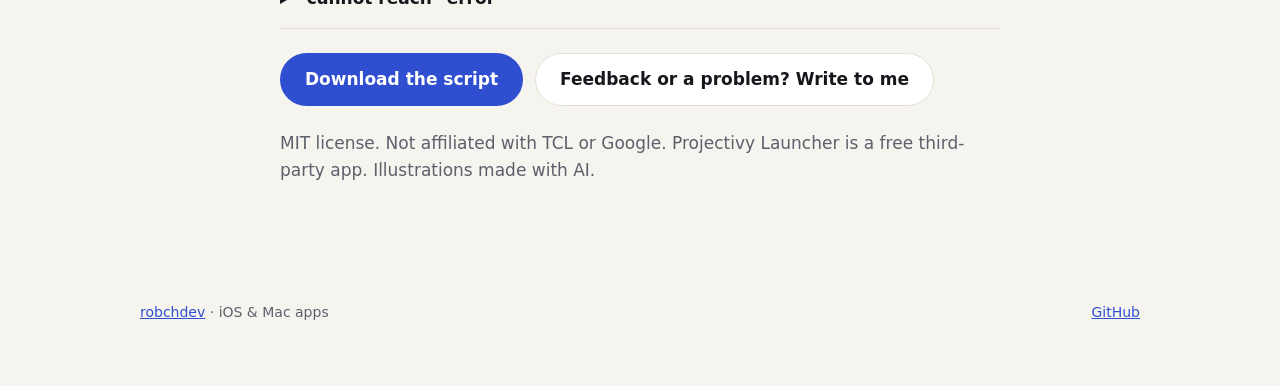
==== commit 6967f8b5: "tcl-tv-boost page: illustrated step-by-step guide Illustrations generated with Codex; terminal scree" ====
--- a/tools/tcl-tv-boost/index.html
+++ b/tools/tcl-tv-boost/index.html
@@ -10,7 +10,7 @@
 <meta property="og:title" content="TV TCL lenta? Script gratis per renderla veloce">
 <meta property="og:description" content="Dal computer, via Wi-Fi: disattiva le app inutili, velocizza i menu, launcher leggero opzionale. Si annulla tutto con un comando, senza root.">
 <meta property="og:url" content="https://robchdev.github.io/portfolio/tools/tcl-tv-boost/">
-<meta property="og:image" content="https://robchdev.github.io/portfolio/tools/tcl-tv-boost/img/shot-apply.png">
+<meta property="og:image" content="https://robchdev.github.io/portfolio/tools/tcl-tv-boost/img/hero.jpg">
 <meta name="twitter:card" content="summary_large_image">
 <link rel="icon" href="../../apps/6822468442.png">
 <link rel="stylesheet" href="../../style.css">
@@ -30,143 +30,189 @@
 </header>
 
 <main id="top">
+
+<div class="wrap tool-hero">
+  <div>
+    <span class="kicker"><span lang="en">Free tool · beta</span><span lang="it">Strumento gratis · beta</span></span>
+    <h1 lang="en">Make a slow TCL TV fast again</h1>
+    <h1 lang="it">Rendi di nuovo veloce la tua TV TCL</h1>
+    <p class="lead" lang="en">Budget TCL Android TVs have 2 GB of RAM and a pile of preinstalled extras that keep it full. This free script, run from your computer over Wi-Fi, switches them off, speeds up the menus and can swap the heavy Google home screen for a light one.</p>
+    <p class="lead" lang="it">Le TV TCL Android economiche hanno 2 GB di RAM e tanti extra preinstallati che la tengono sempre piena. Questo script gratuito, lanciato dal computer via Wi-Fi, li spegne, rende i menu più rapidi e può sostituire la pesante Home di Google con una leggera.</p>
+    <div class="actions">
+      <a class="btn primary" href="tcl-tv-boost.sh" download><span lang="en">Download free</span><span lang="it">Scarica gratis</span></a>
+      <a class="btn ghost" href="#guide"><span lang="en">How it works</span><span lang="it">Come funziona</span></a>
+    </div>
+    <ul class="perks">
+      <li lang="en"><strong>No root, nothing uninstalled.</strong> Apps are only switched off.</li>
+      <li lang="it"><strong>Niente root, niente disinstallato.</strong> Le app vengono solo spente.</li>
+      <li lang="en"><strong>One command undoes everything.</strong> A backup is saved first.</li>
+      <li lang="it"><strong>Un comando annulla tutto.</strong> Prima salva un backup.</li>
+      <li lang="en"><strong>Netflix, YouTube, HDMI, TV channels:</strong> untouched.</li>
+      <li lang="it"><strong>Netflix, YouTube, HDMI, canali TV:</strong> non vengono toccati.</li>
+    </ul>
+  </div>
+  <div class="art"><img src="img/hero.jpg" width="1536" height="1024" alt="" fetchpriority="high"></div>
+</div>
+
 <section>
-<div class="wrap guide">
-  <span class="kicker"><span lang="en">Free tool · beta</span><span lang="it">Strumento gratis · beta</span></span>
-  <h1 lang="en" style="font-size:var(--text-h2);letter-spacing:var(--track-tight);line-height:var(--lh-head)">Make a slow TCL TV fast again</h1>
-  <h1 lang="it" style="font-size:var(--text-h2);letter-spacing:var(--track-tight);line-height:var(--lh-head)">Rendi di nuovo veloce una TV TCL lenta</h1>
-
-  <p class="lead" lang="en">Budget TCL Android TVs ship with 2 GB of RAM and a pile of preinstalled services that keep it full. This free script, run from your computer over Wi-Fi, switches them off, speeds up the menus and, if you want, swaps the heavy Google home screen for a lightweight one.</p>
-  <p class="lead" lang="it">Le TV TCL Android economiche hanno 2 GB di RAM e un mucchio di servizi preinstallati che la tengono sempre piena. Questo script gratuito, lanciato dal computer via Wi-Fi, li spegne, rende i menu più rapidi e, se vuoi, sostituisce la pesante Home di Google con una leggera.</p>
-
-  <div class="actions">
-    <a class="btn primary" href="tcl-tv-boost.sh" download><span lang="en">Download the script (free)</span><span lang="it">Scarica lo script (gratis)</span></a>
-    <a class="btn ghost" href="#guide"><span lang="en">Read the guide</span><span lang="it">Leggi la guida</span></a>
-  </div>
-
-  <ul>
-    <li lang="en"><strong>Nothing is uninstalled, no root.</strong> Apps are only disabled.</li>
-    <li lang="it"><strong>Non disinstalla niente, niente root.</strong> Le app vengono solo disattivate.</li>
-    <li lang="en"><strong>Full undo.</strong> Every change is saved to a backup first; one command puts the TV back exactly as it was.</li>
-    <li lang="it"><strong>Si annulla tutto.</strong> Ogni modifica viene prima salvata in un backup; un comando rimette la TV esattamente com'era.</li>
-    <li lang="en"><strong>Try before you touch.</strong> <code>--dry-run</code> shows every change without making any.</li>
-    <li lang="it"><strong>Prova prima di toccare.</strong> <code>--dry-run</code> mostra ogni modifica senza farne nessuna.</li>
-  </ul>
-
-  <div class="note">
-    <p lang="en"><strong>Beta.</strong> The same changes, applied by hand on a TCL with Android TV 11, took free RAM from about 335 MB to about 650 MB after a restart. The script itself is new and has been tested on a simulated TV, not yet on many real ones: start with <code>--dry-run</code>, and tell me how it went.</p>
-    <p lang="it"><strong>Beta.</strong> Le stesse modifiche, fatte a mano su una TCL con Android TV 11, hanno portato la RAM libera da circa 335 MB a circa 650 MB dopo il riavvio. Lo script invece è nuovo ed è stato provato su una TV simulata, non ancora su tante TV vere: parti con <code>--dry-run</code> e fammi sapere come è andata.</p>
-  </div>
-
-  <figure>
-    <img src="img/shot-apply.png" alt="Terminal output of tcl-tv-boost applying the changes: plan, disabled apps, Projectivy set as home screen, backup path">
-    <figcaption lang="en">A full run with <code>--launcher</code>. The screenshots on this page come from the simulated TV used for testing.</figcaption>
-    <figcaption lang="it">Un'esecuzione completa con <code>--launcher</code>. Le schermate di questa pagina vengono dalla TV simulata usata per i test.</figcaption>
-  </figure>
-
-  <h2 lang="en">What it changes</h2>
-  <h2 lang="it">Cosa cambia</h2>
-  <table>
-    <tr><th lang="en">Change</th><th lang="it">Modifica</th><th lang="en">Why</th><th lang="it">Perché</th></tr>
-    <tr><td lang="en">Animations at 0.5x</td><td lang="it">Animazioni a 0,5x</td><td lang="en">Menus feel instant</td><td lang="it">I menu sembrano istantanei</td></tr>
-    <tr><td lang="en">Freeze cached background apps (Android 11+)</td><td lang="it">Congela le app in background (Android 11+)</td><td lang="en">Idle apps stop using CPU and RAM</td><td lang="it">Le app ferme smettono di usare CPU e RAM</td></tr>
-    <tr><td lang="en">Disable TCL and Google extras: analytics, Alexa, stickers, promo messages, game bar, screensaver…</td><td lang="it">Disattiva gli extra di TCL e Google: statistiche, Alexa, sticker, messaggi promozionali, game bar, salvaschermo…</td><td lang="en">Fewer services running all the time</td><td lang="it">Meno servizi sempre accesi</td></tr>
-    <tr><td lang="en"><code>--launcher</code>: Projectivy Launcher as home screen</td><td lang="it"><code>--launcher</code>: Projectivy Launcher come Home</td><td lang="en">The Google TV home is the heaviest app on the TV</td><td lang="it">La Home di Google TV è l'app più pesante della TV</td></tr>
-    <tr><td lang="en">Background app compile</td><td lang="it">Ottimizzazione delle app</td><td lang="en">Apps start faster</td><td lang="it">Le app si aprono prima</td></tr>
-  </table>
-  <p lang="en">Netflix, YouTube, Prime Video, the TV tuner and HDMI inputs are not touched. The app list sits at the top of the script: delete a line to keep that app.</p>
-  <p lang="it">Netflix, YouTube, Prime Video, il digitale terrestre e gli ingressi HDMI non vengono toccati. L'elenco delle app è in cima allo script: cancella una riga per tenere quell'app.</p>
-
-  <h2 id="guide" lang="en">Step-by-step guide</h2>
-  <h2 id="guide-it" lang="it">Guida passo passo</h2>
-
-  <h3 lang="en">1. Install adb on your computer</h3>
-  <h3 lang="it">1. Installa adb sul computer</h3>
-  <p lang="en">adb is Google's free tool to talk to Android devices.</p>
-  <p lang="it">adb è lo strumento gratuito di Google per comunicare con i dispositivi Android.</p>
-  <ul>
-    <li><strong>Mac:</strong> <span lang="en">install <a href="https://brew.sh">Homebrew</a>, then in Terminal:</span><span lang="it">installa <a href="https://brew.sh">Homebrew</a>, poi nel Terminale:</span> <code>brew install android-platform-tools</code></li>
-    <li><strong>Linux:</strong> <code>sudo apt install adb</code></li>
-    <li><strong>Windows:</strong> <span lang="en">install <a href="https://learn.microsoft.com/windows/wsl/install">WSL</a> (Ubuntu), then inside it</span><span lang="it">installa <a href="https://learn.microsoft.com/it-it/windows/wsl/install">WSL</a> (Ubuntu), poi al suo interno</span> <code>sudo apt install adb</code></li>
-  </ul>
-
-  <h3 lang="en">2. Turn on debugging on the TV</h3>
-  <h3 lang="it">2. Attiva il debug sulla TV</h3>
-  <ol>
-    <li lang="en">Open <strong>Settings › System › About</strong> and click <strong>Android TV OS build</strong> 7 times with the remote, until it says you are a developer.</li>
-    <li lang="it">Apri <strong>Impostazioni › Sistema › Info</strong> e premi 7 volte su <strong>Build del sistema operativo Android TV</strong> con il telecomando, finché dice che sei sviluppatore.</li>
-    <li lang="en">Go back to <strong>Settings › System › Developer options</strong> and turn on <strong>USB debugging</strong>. If you see <strong>Network debugging</strong> or <strong>ADB over network</strong>, turn it on too.</li>
-    <li lang="it">Torna in <strong>Impostazioni › Sistema › Opzioni sviluppatore</strong> e attiva <strong>Debug USB</strong>. Se vedi <strong>Debug di rete</strong> o <strong>ADB in rete</strong>, attiva anche quello.</li>
-  </ol>
-  <p lang="en">Menu names change slightly between models; on some TCLs, About is under <strong>Settings › Device Preferences</strong>.</p>
-  <p lang="it">I nomi dei menu cambiano un po' da modello a modello; su alcune TCL Info si trova in <strong>Impostazioni › Preferenze dispositivo</strong>.</p>
-
-  <h3 lang="en">3. Find the TV's IP address</h3>
-  <h3 lang="it">3. Trova l'indirizzo IP della TV</h3>
-  <p lang="en"><strong>Settings › Network &amp; Internet</strong>, select your Wi-Fi: the address looks like <code>192.168.1.50</code>. TV and computer must be on the same network.</p>
-  <p lang="it"><strong>Impostazioni › Rete e Internet</strong>, scegli la tua Wi-Fi: l'indirizzo è tipo <code>192.168.1.50</code>. TV e computer devono essere sulla stessa rete.</p>
-
-  <h3 lang="en">4. Download and try it without changing anything</h3>
-  <h3 lang="it">4. Scarica e prova senza cambiare niente</h3>
+  <div class="wrap">
+    <figure class="wide-figure">
+      <img src="img/before-after.jpg" width="1536" height="1024" loading="lazy" alt="Illustration: on the left a TV cluttered with apps and an hourglass, on the right the same TV clean and fast">
+      <figcaption lang="en">Same changes, applied by hand on a TCL with Android TV 11: free RAM went from about 335 MB to about 650 MB after a restart.</figcaption>
+      <figcaption lang="it">Le stesse modifiche, fatte a mano su una TCL con Android TV 11: la RAM libera è passata da circa 335 MB a circa 650 MB dopo il riavvio.</figcaption>
+    </figure>
+  </div>
+</section>
+
+<section id="guide">
+  <div class="wrap">
+    <h2 lang="en">Five steps, about 15 minutes</h2>
+    <h2 lang="it">Cinque passaggi, circa 15 minuti</h2>
+    <p class="sub" lang="en">You need a computer (Mac, Linux or Windows) on the same Wi-Fi as the TV, and the remote.</p>
+    <p class="sub" lang="it">Ti servono un computer (Mac, Linux o Windows) sulla stessa Wi-Fi della TV, e il telecomando.</p>
+
+    <div class="stepcards">
+      <article class="stepcard">
+        <img src="img/step-adb.jpg" width="1536" height="1024" loading="lazy" alt="">
+        <div>
+          <span class="num"><span lang="en">Step</span><span lang="it">Passo</span></span>
+          <h3 lang="en">Install adb on your computer</h3>
+          <h3 lang="it">Installa adb sul computer</h3>
+          <p lang="en">adb is Google's free tool for talking to Android devices.</p>
+          <p lang="it">adb è lo strumento gratuito di Google per comunicare con i dispositivi Android.</p>
+          <ul>
+            <li><strong>Mac:</strong> <span lang="en">with <a href="https://brew.sh">Homebrew</a>:</span><span lang="it">con <a href="https://brew.sh">Homebrew</a>:</span> <code>brew install android-platform-tools</code></li>
+            <li><strong>Linux:</strong> <code>sudo apt install adb</code></li>
+            <li><strong>Windows:</strong> <span lang="en">install <a href="https://learn.microsoft.com/windows/wsl/install">WSL</a>, then</span><span lang="it">installa <a href="https://learn.microsoft.com/it-it/windows/wsl/install">WSL</a>, poi</span> <code>sudo apt install adb</code></li>
+          </ul>
+        </div>
+      </article>
+
+      <article class="stepcard">
+        <img src="img/step-developer.jpg" width="1536" height="1024" loading="lazy" alt="">
+        <div>
+          <span class="num"><span lang="en">Step</span><span lang="it">Passo</span></span>
+          <h3 lang="en">Turn on debugging on the TV</h3>
+          <h3 lang="it">Attiva il debug sulla TV</h3>
+          <ol>
+            <li lang="en"><strong>Settings › System › About</strong>: click <strong>Android TV OS build</strong> 7 times, until it says you are a developer.</li>
+            <li lang="it"><strong>Impostazioni › Sistema › Info</strong>: premi 7 volte su <strong>Build del sistema operativo Android TV</strong>, finché dice che sei sviluppatore.</li>
+            <li lang="en"><strong>Settings › System › Developer options</strong>: turn on <strong>USB debugging</strong> (and <strong>Network debugging</strong>, if listed).</li>
+            <li lang="it"><strong>Impostazioni › Sistema › Opzioni sviluppatore</strong>: attiva <strong>Debug USB</strong> (e <strong>Debug di rete</strong>, se c'è).</li>
+          </ol>
+          <p lang="en">On some models About is under <strong>Device Preferences</strong>.</p>
+          <p lang="it">Su alcuni modelli Info è in <strong>Preferenze dispositivo</strong>.</p>
+        </div>
+      </article>
+
+      <article class="stepcard">
+        <img src="img/step-network.jpg" width="1536" height="1024" loading="lazy" alt="">
+        <div>
+          <span class="num"><span lang="en">Step</span><span lang="it">Passo</span></span>
+          <h3 lang="en">Find the TV's address</h3>
+          <h3 lang="it">Trova l'indirizzo della TV</h3>
+          <p lang="en"><strong>Settings › Network &amp; Internet</strong>, select your Wi-Fi: the address looks like <code>192.168.1.50</code>. TV and computer must be on the same network.</p>
+          <p lang="it"><strong>Impostazioni › Rete e Internet</strong>, scegli la tua Wi-Fi: l'indirizzo è tipo <code>192.168.1.50</code>. TV e computer devono stare sulla stessa rete.</p>
+        </div>
+      </article>
+
+      <article class="stepcard">
+        <img src="img/step-allow.jpg" width="1536" height="1024" loading="lazy" alt="">
+        <div>
+          <span class="num"><span lang="en">Step</span><span lang="it">Passo</span></span>
+          <h3 lang="en">Download and do a test run</h3>
+          <h3 lang="it">Scarica e fai una prova</h3>
+          <p lang="en">In the Terminal, using your TV's address:</p>
+          <p lang="it">Nel Terminale, con l'indirizzo della tua TV:</p>
 <pre><code>curl -LO https://robchdev.github.io/portfolio/tools/tcl-tv-boost/tcl-tv-boost.sh
 chmod +x tcl-tv-boost.sh
-./tcl-tv-boost.sh 192.168.1.50 --launcher --dry-run</code></pre>
-  <p lang="en">The first time, the TV shows <strong>Allow USB debugging?</strong> Tick <strong>Always allow</strong> and confirm. Then you get the plan:</p>
-  <p lang="it">La prima volta la TV chiede <strong>Consentire il debug USB?</strong> Spunta <strong>Consenti sempre</strong> e conferma. Poi vedi il piano:</p>
-  <figure>
-    <img src="img/shot-dryrun.png" alt="Terminal output of a dry run: the list of apps that would be disabled and the commands, with nothing changed">
-    <figcaption lang="en">Dry run: every command is shown, nothing is changed.</figcaption>
-    <figcaption lang="it">Prova a vuoto: mostra ogni comando, non cambia niente.</figcaption>
-  </figure>
-
-  <h3 lang="en">5. Apply</h3>
-  <h3 lang="it">5. Applica</h3>
-<pre><code>./tcl-tv-boost.sh 192.168.1.50              # <span lang="en">apps and animations only</span><span lang="it">solo app e animazioni</span>
-./tcl-tv-boost.sh 192.168.1.50 --launcher   # <span lang="en">also the lightweight home screen</span><span lang="it">anche la Home leggera</span></code></pre>
-  <p lang="en">It shows the plan and asks <strong>Apply? [y/N]</strong>: type <code>y</code>. With <code>--launcher</code>, if Projectivy Launcher isn't installed the script opens its Play Store page on the TV: install it with the remote, then press Enter on the computer. The Google home is disabled only after Projectivy is confirmed as the new home screen; if it doesn't take over, the change is rolled back automatically.</p>
-  <p lang="it">Mostra il piano e chiede <strong>Apply? [y/N]</strong>: scrivi <code>y</code>. Con <code>--launcher</code>, se Projectivy Launcher non è installato lo script apre la sua pagina del Play Store sulla TV: installalo con il telecomando, poi premi Invio sul computer. La Home di Google viene disattivata solo dopo aver verificato che Projectivy sia la nuova Home; se non lo diventa, la modifica viene annullata da sola.</p>
-  <p lang="en">At the end it offers to restart the TV: say yes, the improvement shows fully after a restart.</p>
-  <p lang="it">Alla fine propone di riavviare la TV: rispondi sì, il miglioramento si vede del tutto dopo il riavvio.</p>
-
-  <h3 lang="en">6. Undo, whenever you want</h3>
-  <h3 lang="it">6. Annulla, quando vuoi</h3>
-<pre><code>./tcl-tv-boost.sh 192.168.1.50 --restore</code></pre>
-  <figure>
-    <img src="img/shot-restore.png" alt="Terminal output of the restore: every disabled app re-enabled and every setting put back">
-    <figcaption lang="en">Restore undoes every change, in reverse order.</figcaption>
-    <figcaption lang="it">Il ripristino annulla ogni modifica, in ordine inverso.</figcaption>
-  </figure>
-  <p lang="en">Backups live in <code>~/.tcl-tv-boost/</code>, one file per run. Keep that folder: it's what makes the undo exact.</p>
-  <p lang="it">I backup sono in <code>~/.tcl-tv-boost/</code>, un file per esecuzione. Non cancellare quella cartella: è quella che rende il ripristino esatto.</p>
-
-  <h2 id="faq" lang="en">FAQ</h2>
-  <h2 lang="it">Domande frequenti</h2>
-  <div class="faq">
-    <details><summary lang="en">Can it break my TV?</summary><summary lang="it">Può rompere la TV?</summary>
-      <p lang="en">It doesn't uninstall anything or touch system files, it only disables apps and changes three settings, all restorable. Even without the backup, a factory reset brings everything back.</p>
-      <p lang="it">Non disinstalla niente e non tocca i file di sistema: disattiva app e cambia tre impostazioni, tutto ripristinabile. Anche senza backup, un ripristino di fabbrica riporta tutto com'era.</p></details>
-    <details><summary lang="en">Does it void the warranty?</summary><summary lang="it">Fa decadere la garanzia?</summary>
-      <p lang="en">It uses only standard Developer options, no root and no unlocking. Still, use it at your own risk.</p>
-      <p lang="it">Usa solo le normali Opzioni sviluppatore, niente root e niente sblocchi. Resta comunque a tuo rischio.</p></details>
-    <details><summary lang="en">Does it work on other brands?</summary><summary lang="it">Funziona su altre marche?</summary>
-      <p lang="en">It should be safe on any Android TV or Google TV and asks before going on, but the app list is made for TCL, so on other brands it frees less.</p>
-      <p lang="it">Dovrebbe essere sicuro su qualsiasi Android TV o Google TV e chiede conferma prima di procedere, ma l'elenco delle app è fatto per TCL, quindi su altre marche libera meno.</p></details>
-    <details><summary lang="en">A system update brought the apps back.</summary><summary lang="it">Un aggiornamento ha riportato le app.</summary>
-      <p lang="en">It can happen: run the script again.</p>
-      <p lang="it">Può succedere: rilancia lo script.</p></details>
-    <details><summary lang="en">"cannot reach" error</summary><summary lang="it">Errore "cannot reach"</summary>
-      <p lang="en">Check the TV is on (not in standby), on the same Wi-Fi as the computer, that USB debugging is on and that you accepted the prompt on the TV. Some models need Network debugging too.</p>
-      <p lang="it">Controlla che la TV sia accesa (non in standby), sulla stessa Wi-Fi del computer, che il Debug USB sia attivo e che tu abbia accettato la richiesta sulla TV. Alcuni modelli vogliono anche il Debug di rete.</p></details>
-  </div>
-
-  <div class="actions">
-    <a class="btn primary" href="tcl-tv-boost.sh" download><span lang="en">Download the script</span><span lang="it">Scarica lo script</span></a>
-    <a class="btn ghost" href="mailto:roberto.chiarelladev@gmail.com?subject=tcl-tv-boost"><span lang="en">Feedback or a problem? Write to me</span><span lang="it">Feedback o problemi? Scrivimi</span></a>
-  </div>
-
-  <p lang="en">MIT license. Not affiliated with TCL or Google. Projectivy Launcher is a free third-party app on the Play Store.</p>
-  <p lang="it">Licenza MIT. Non affiliato con TCL o Google. Projectivy Launcher è un'app gratuita di terzi sul Play Store.</p>
-</div>
+./tcl-tv-boost.sh 192.168.1.50 --dry-run</code></pre>
+          <p lang="en">The TV asks <strong>Allow USB debugging?</strong>: tick <strong>Always allow</strong> and press OK. The test run lists what would change, without touching anything.</p>
+          <p lang="it">La TV chiede <strong>Consentire il debug USB?</strong>: spunta <strong>Consenti sempre</strong> e premi OK. La prova elenca cosa cambierebbe, senza toccare niente.</p>
+        </div>
+      </article>
+
+      <article class="stepcard">
+        <img src="img/hero.jpg" width="1536" height="1024" loading="lazy" alt="">
+        <div>
+          <span class="num"><span lang="en">Step</span><span lang="it">Passo</span></span>
+          <h3 lang="en">Apply, and restart the TV</h3>
+          <h3 lang="it">Applica e riavvia la TV</h3>
+<pre><code>./tcl-tv-boost.sh 192.168.1.50 --launcher</code></pre>
+          <p lang="en">Type <code>y</code> to confirm. <code>--launcher</code> also installs the light home screen <strong>Projectivy Launcher</strong> (free, Play Store): the script opens its page on the TV, you install it with the remote and press Enter. If it doesn't become the home screen, the change is undone on its own. Leave out <code>--launcher</code> to keep the Google home.</p>
+          <p lang="it">Scrivi <code>y</code> per confermare. <code>--launcher</code> mette anche la Home leggera <strong>Projectivy Launcher</strong> (gratis, Play Store): lo script apre la sua pagina sulla TV, la installi col telecomando e premi Invio. Se non diventa la Home, la modifica si annulla da sola. Senza <code>--launcher</code> resta la Home di Google.</p>
+          <p lang="en">Changed your mind? <code>./tcl-tv-boost.sh 192.168.1.50 --restore</code> puts everything back.</p>
+          <p lang="it">Ci hai ripensato? <code>./tcl-tv-boost.sh 192.168.1.50 --restore</code> rimette tutto com'era.</p>
+        </div>
+      </article>
+    </div>
+  </div>
+</section>
+
+<section>
+  <div class="wrap guide">
+    <h2 lang="en">What exactly it changes</h2>
+    <h2 lang="it">Cosa cambia, nel dettaglio</h2>
+    <table>
+      <tr><th lang="en">Change</th><th lang="it">Modifica</th><th lang="en">Why</th><th lang="it">Perché</th></tr>
+      <tr><td lang="en">Animations at 0.5x</td><td lang="it">Animazioni a 0,5x</td><td lang="en">Menus feel instant</td><td lang="it">I menu sembrano istantanei</td></tr>
+      <tr><td lang="en">Freeze cached background apps (Android 11+)</td><td lang="it">Congela le app in background (Android 11+)</td><td lang="en">Idle apps stop using CPU and RAM</td><td lang="it">Le app ferme smettono di usare CPU e RAM</td></tr>
+      <tr><td lang="en">Switch off TCL and Google extras: analytics, Alexa, stickers, promo messages, game bar, screensaver…</td><td lang="it">Spegne gli extra di TCL e Google: statistiche, Alexa, sticker, messaggi promozionali, game bar, salvaschermo…</td><td lang="en">Fewer services always running</td><td lang="it">Meno servizi sempre accesi</td></tr>
+      <tr><td lang="en"><code>--launcher</code>: Projectivy as home screen</td><td lang="it"><code>--launcher</code>: Projectivy come Home</td><td lang="en">The Google TV home is the heaviest app on the TV</td><td lang="it">La Home di Google TV è l'app più pesante della TV</td></tr>
+      <tr><td lang="en">Background app compile</td><td lang="it">Ottimizzazione delle app</td><td lang="en">Apps open faster</td><td lang="it">Le app si aprono prima</td></tr>
+    </table>
+    <p lang="en">The app list is at the top of the script: delete a line to keep that app.</p>
+    <p lang="it">L'elenco delle app è in cima allo script: cancella una riga per tenere quell'app.</p>
+
+    <details class="expert">
+      <summary lang="en">For the curious: what you see in the Terminal</summary>
+      <summary lang="it">Per i curiosi: cosa vedi nel Terminale</summary>
+      <figure>
+        <img src="img/shot-dryrun.png" loading="lazy" alt="Terminal output of a test run: every command listed, nothing changed">
+        <figcaption lang="en">Test run (<code>--dry-run</code>).</figcaption><figcaption lang="it">Prova (<code>--dry-run</code>).</figcaption>
+      </figure>
+      <figure>
+        <img src="img/shot-apply.png" loading="lazy" alt="Terminal output of a full run: apps switched off, Projectivy set as home screen, backup saved">
+        <figcaption lang="en">Full run with <code>--launcher</code>.</figcaption><figcaption lang="it">Esecuzione completa con <code>--launcher</code>.</figcaption>
+      </figure>
+      <figure>
+        <img src="img/shot-restore.png" loading="lazy" alt="Terminal output of the restore: every change undone">
+        <figcaption lang="en">Restore (<code>--restore</code>). These outputs come from the simulated TV used for testing.</figcaption><figcaption lang="it">Ripristino (<code>--restore</code>). Questi output vengono dalla TV simulata usata per i test.</figcaption>
+      </figure>
+    </details>
+
+    <div class="note">
+      <p lang="en"><strong>Beta.</strong> The script is new: it has been tested on a simulated TV, not yet on many real ones. Start with <code>--dry-run</code>, and tell me how it went.</p>
+      <p lang="it"><strong>Beta.</strong> Lo script è nuovo: è stato provato su una TV simulata, non ancora su tante TV vere. Parti con <code>--dry-run</code> e fammi sapere come è andata.</p>
+    </div>
+
+    <h2 id="faq" lang="en">FAQ</h2>
+    <h2 lang="it">Domande frequenti</h2>
+    <div class="faq">
+      <details><summary lang="en">Can it break my TV?</summary><summary lang="it">Può rompere la TV?</summary>
+        <p lang="en">It doesn't uninstall anything or touch system files: it switches off apps and changes three settings, all restorable. Even without the backup, a factory reset brings everything back.</p>
+        <p lang="it">Non disinstalla niente e non tocca i file di sistema: spegne app e cambia tre impostazioni, tutto ripristinabile. Anche senza backup, un ripristino di fabbrica riporta tutto com'era.</p></details>
+      <details><summary lang="en">Does it void the warranty?</summary><summary lang="it">Fa decadere la garanzia?</summary>
+        <p lang="en">It uses only the standard Developer options, no root and no unlocking. Still, use it at your own risk.</p>
+        <p lang="it">Usa solo le normali Opzioni sviluppatore, niente root e niente sblocchi. Resta comunque a tuo rischio.</p></details>
+      <details><summary lang="en">Does it work on other brands?</summary><summary lang="it">Funziona su altre marche?</summary>
+        <p lang="en">It should be safe on any Android TV or Google TV and asks before going on, but the app list is made for TCL, so elsewhere it frees less.</p>
+        <p lang="it">Dovrebbe essere sicuro su qualsiasi Android TV o Google TV e chiede conferma prima di procedere, ma l'elenco delle app è fatto per TCL, quindi altrove libera meno.</p></details>
+      <details><summary lang="en">A system update brought the apps back.</summary><summary lang="it">Un aggiornamento ha riportato le app.</summary>
+        <p lang="en">It can happen: run the script again.</p>
+        <p lang="it">Può succedere: rilancia lo script.</p></details>
+      <details><summary lang="en">"cannot reach" error</summary><summary lang="it">Errore "cannot reach"</summary>
+        <p lang="en">Check that the TV is on (not in standby) and on the same Wi-Fi, that USB debugging is on and that you accepted the prompt on the TV. Some models also need Network debugging.</p>
+        <p lang="it">Controlla che la TV sia accesa (non in standby) e sulla stessa Wi-Fi, che il Debug USB sia attivo e che tu abbia accettato la richiesta sulla TV. Alcuni modelli vogliono anche il Debug di rete.</p></details>
+    </div>
+
+    <div class="actions">
+      <a class="btn primary" href="tcl-tv-boost.sh" download><span lang="en">Download the script</span><span lang="it">Scarica lo script</span></a>
+      <a class="btn ghost" href="mailto:roberto.chiarelladev@gmail.com?subject=tcl-tv-boost"><span lang="en">Feedback or a problem? Write to me</span><span lang="it">Feedback o problemi? Scrivimi</span></a>
+    </div>
+    <p lang="en">MIT license. Not affiliated with TCL or Google. Projectivy Launcher is a free third-party app. Illustrations made with AI.</p>
+    <p lang="it">Licenza MIT. Non affiliato con TCL o Google. Projectivy Launcher è un'app gratuita di terzi. Illustrazioni create con l'AI.</p>
+  </div>
 </section>
 </main>
 
--- a/style.css
+++ b/style.css
@@ -162,3 +162,34 @@
 .guide th { color:var(--ink); }
 .guide td { color:var(--soft); }
 .guide .actions { margin:var(--s6) 0; }
+
+/* Tool page: visual layout */
+.tool-hero { display:grid; grid-template-columns:minmax(0, 1fr) minmax(0, 1fr); gap:var(--s8); align-items:center; padding-top:var(--s10); padding-bottom:var(--s8); }
+.tool-hero h1 { font-size:var(--text-h1); line-height:var(--lh-tight); letter-spacing:var(--track-tight); margin:var(--s5) 0 var(--s4); }
+.tool-hero img, .wide-figure img, .stepcard img { width:100%; height:auto; display:block; border-radius:var(--radius-lg); background:var(--surface); }
+.perks { list-style:none; padding:0; margin:var(--s6) 0 0; display:grid; gap:var(--s2); }
+.perks li { color:var(--soft); padding-left:var(--s6); position:relative; }
+.perks li::before { content:""; position:absolute; left:0; top:.55em; width:var(--s3); height:var(--s3); border-radius:var(--pill); background:var(--accent); }
+.perks strong { color:var(--ink); }
+.wide-figure { margin:0; }
+.wide-figure figcaption { margin-top:var(--s3); font-size:var(--text-md); color:var(--soft); text-align:center; }
+.stepcards { display:grid; gap:var(--s5); counter-reset:sc; }
+.stepcard { display:grid; grid-template-columns:minmax(0, 5fr) minmax(0, 7fr); gap:var(--s7); align-items:center; background:var(--surface); border:var(--hair) solid var(--line); border-radius:var(--radius-lg); padding:var(--s5); }
+.stepcard .num { counter-increment:sc; font-size:var(--text-sm); font-weight:var(--weight-heavy); letter-spacing:var(--track-caps); color:var(--accent); text-transform:uppercase; }
+.stepcard .num::after { content:" " counter(sc); }
+.stepcard h3 { font-size:var(--text-xl); letter-spacing:var(--track-snug); margin:var(--s1) 0 var(--s3); }
+.stepcard p, .stepcard li { color:var(--soft); }
+.stepcard p { margin:0 0 var(--s3); }
+.stepcard ul, .stepcard ol { margin:0 0 var(--s3); padding-left:var(--s5); }
+.stepcard strong { color:var(--ink); }
+.stepcard code { font-family:var(--mono); font-size:.9em; background:var(--tint); color:var(--ink); padding:0 var(--s1); border-radius:var(--s1); }
+.stepcard pre { font-family:var(--mono); font-size:var(--text-sm); background:var(--term-bg); color:var(--term-ink); padding:var(--s3) var(--s4); border-radius:var(--radius-sm); overflow-x:auto; margin:0 0 var(--s3); }
+.stepcard pre code { background:none; color:inherit; padding:0; }
+.expert { background:var(--surface); border:var(--hair) solid var(--line); border-radius:var(--radius-lg); padding:var(--s4) var(--s6); }
+.expert summary { cursor:pointer; font-weight:var(--weight-bold); }
+.expert[open] summary { margin-bottom:var(--s4); }
+@media (max-width:820px) {
+  .tool-hero { grid-template-columns:minmax(0, 1fr); padding-top:var(--s9); }
+  .tool-hero .art { order:-1; }
+  .stepcard { grid-template-columns:minmax(0, 1fr); gap:var(--s4); }
+}
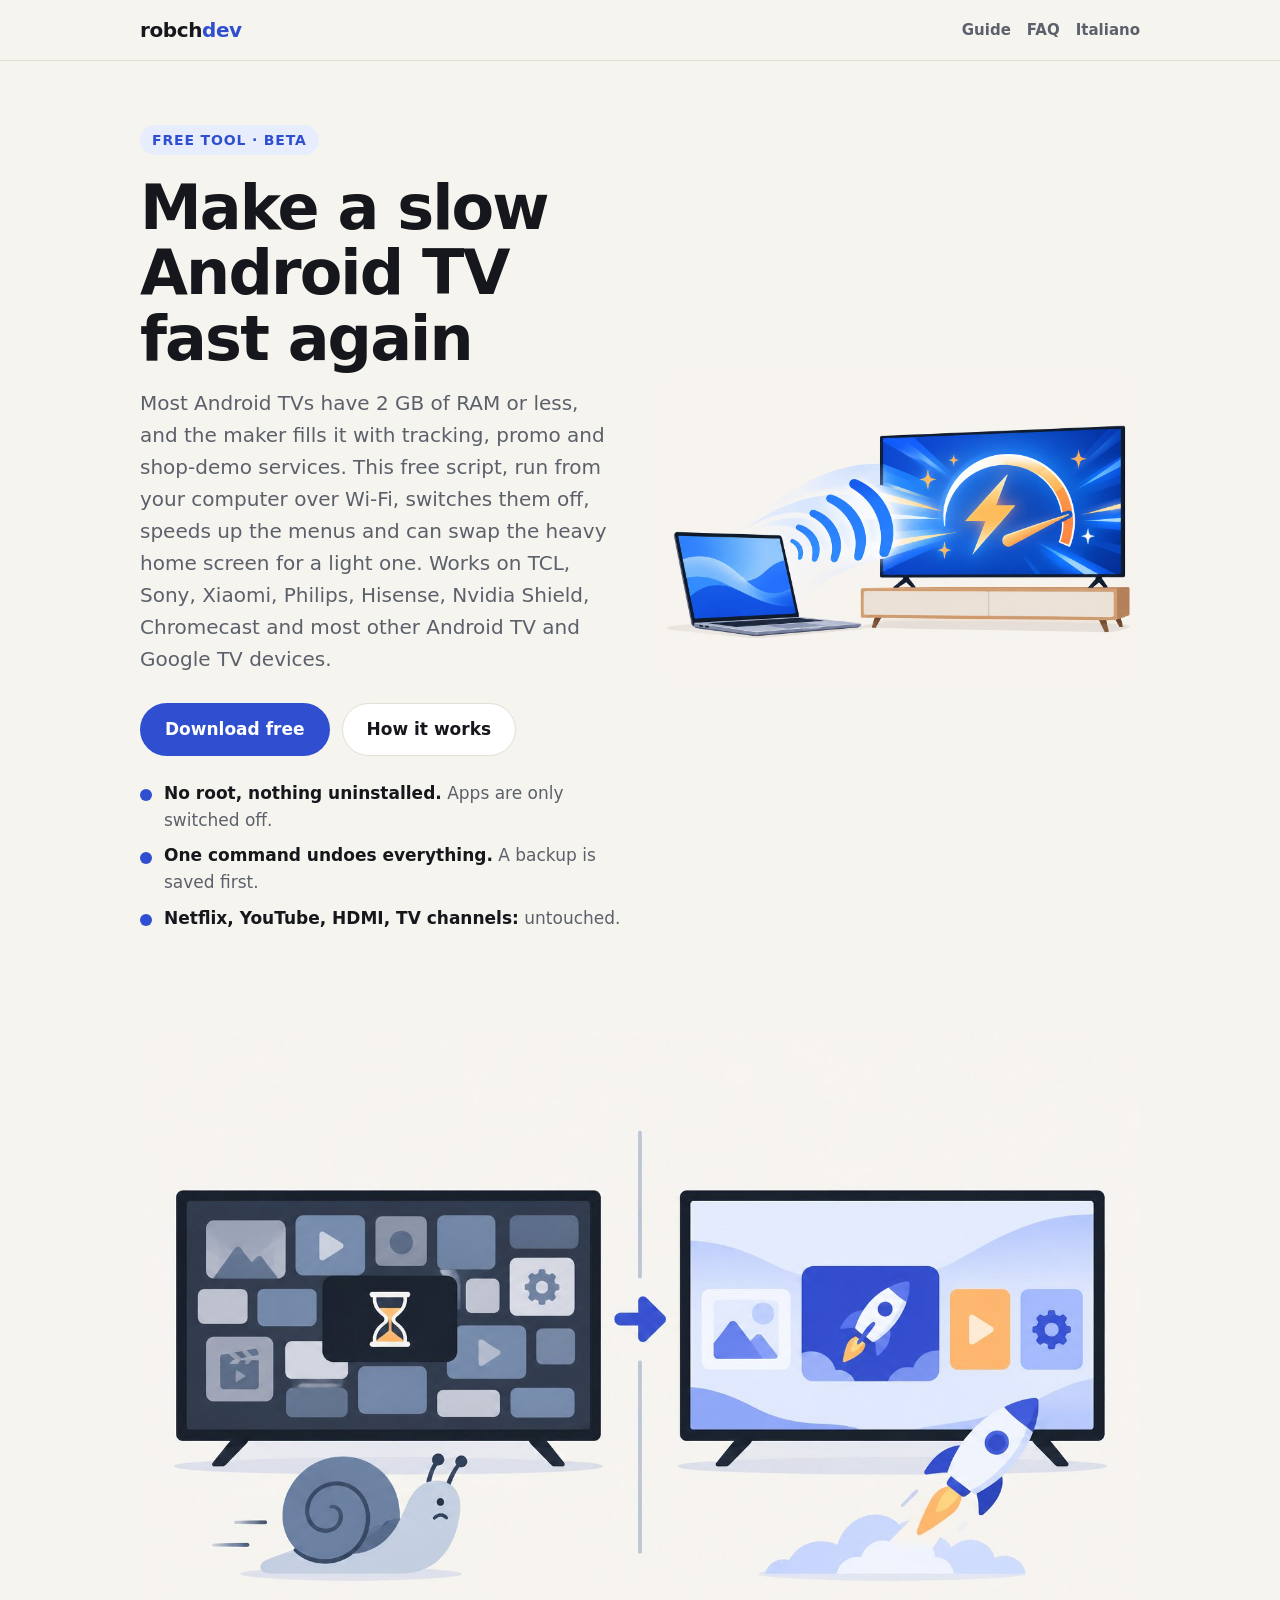
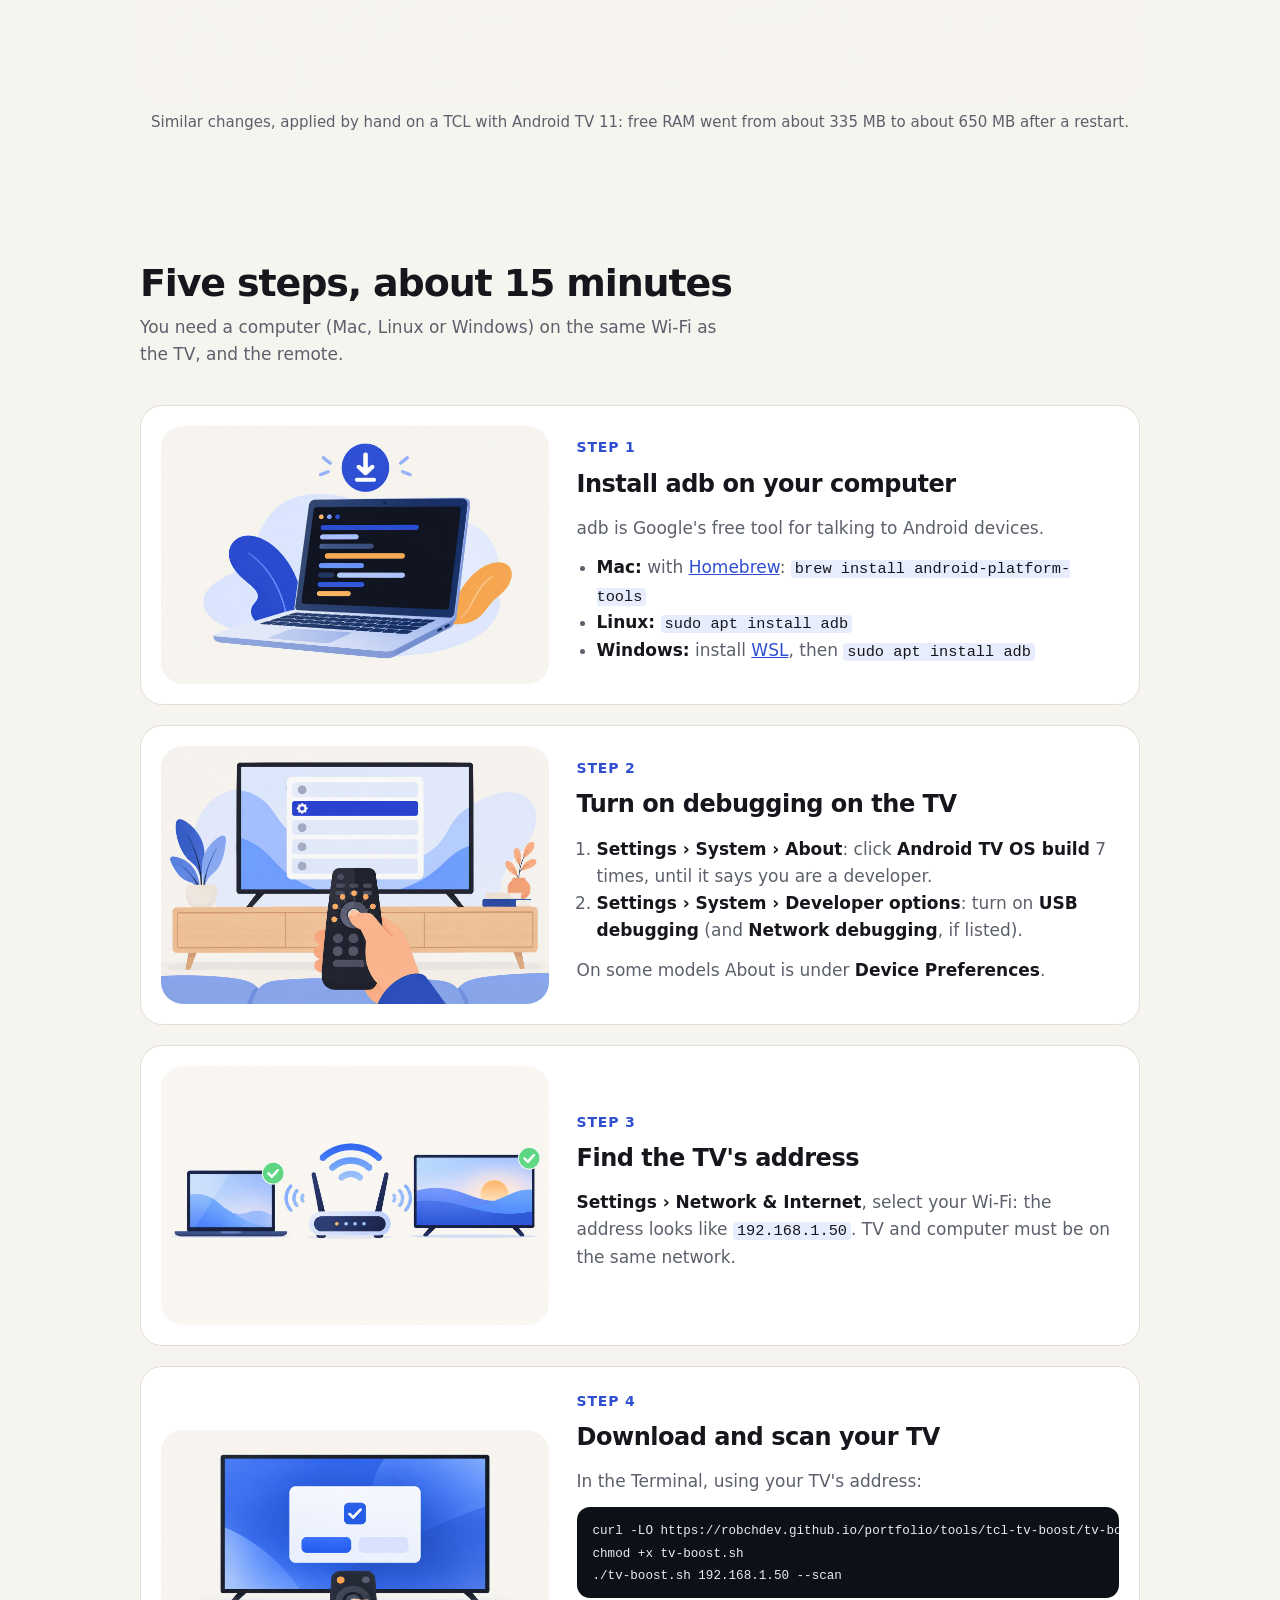
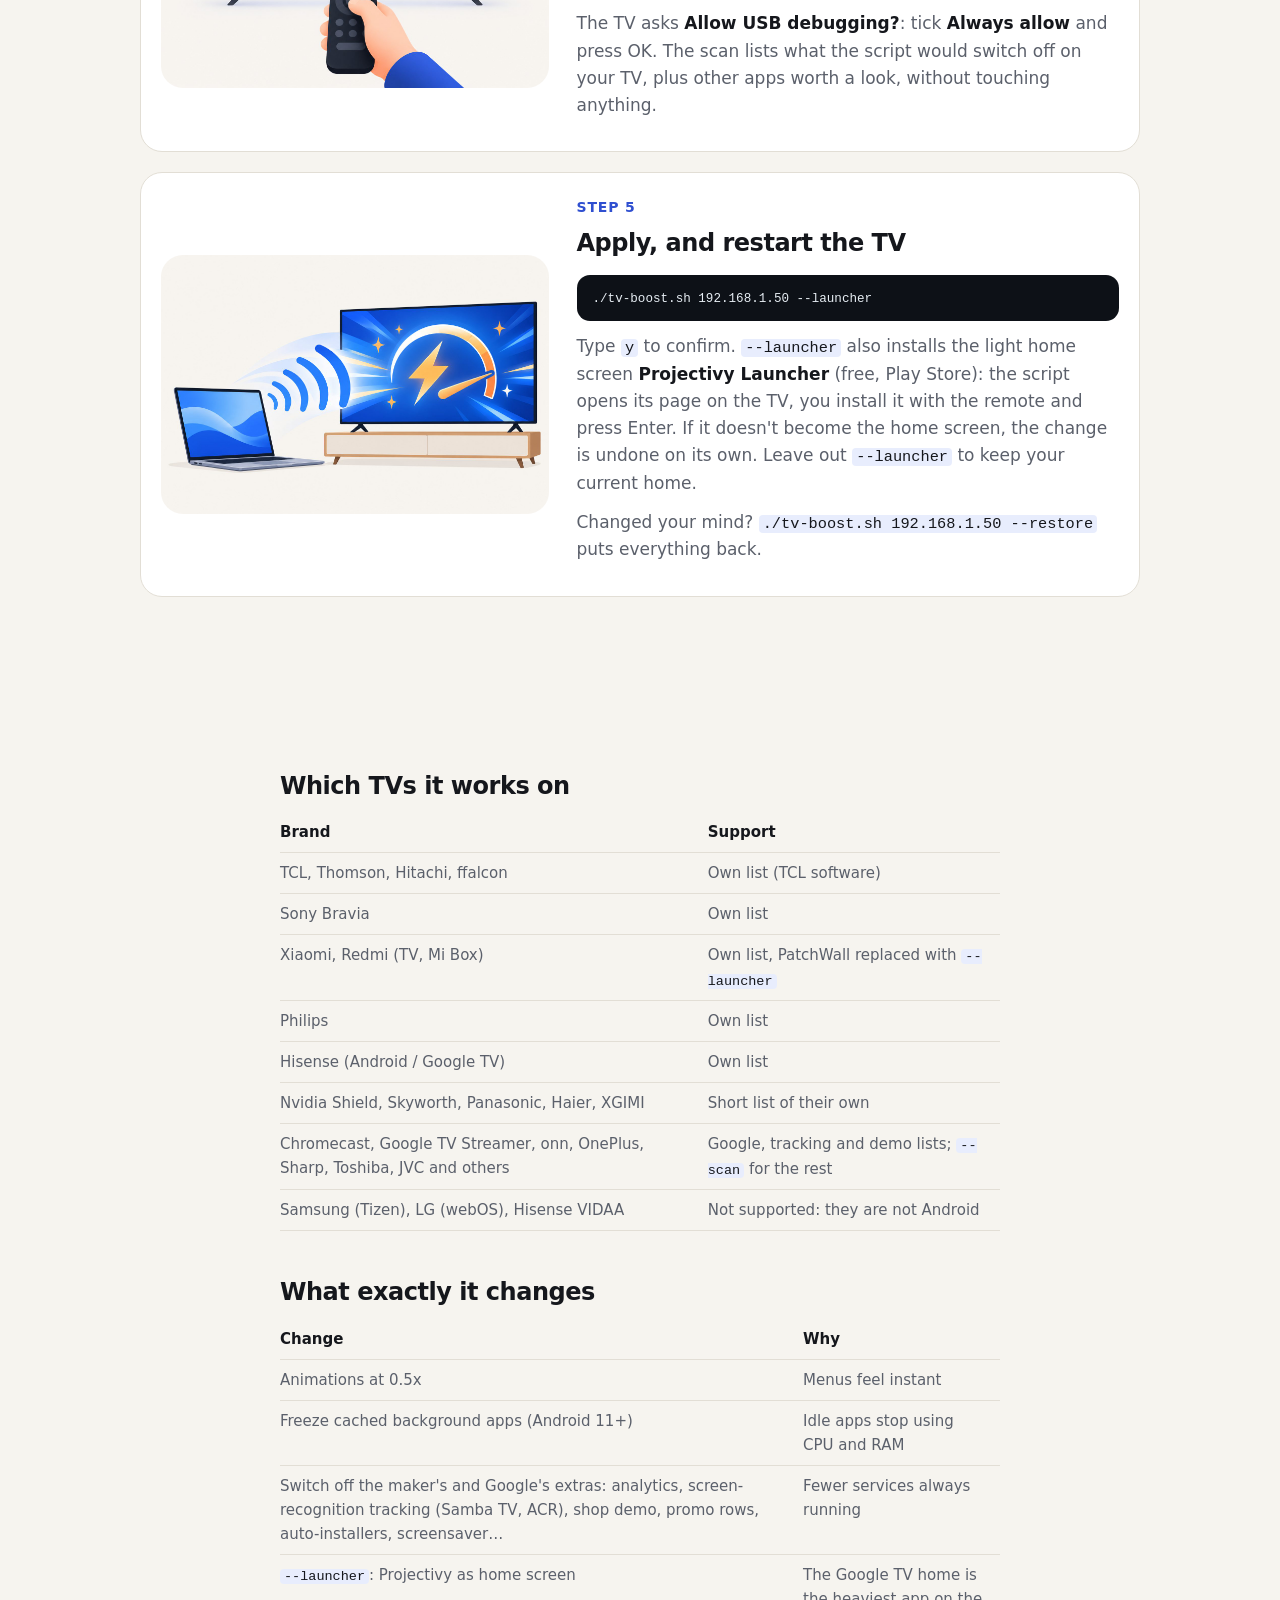
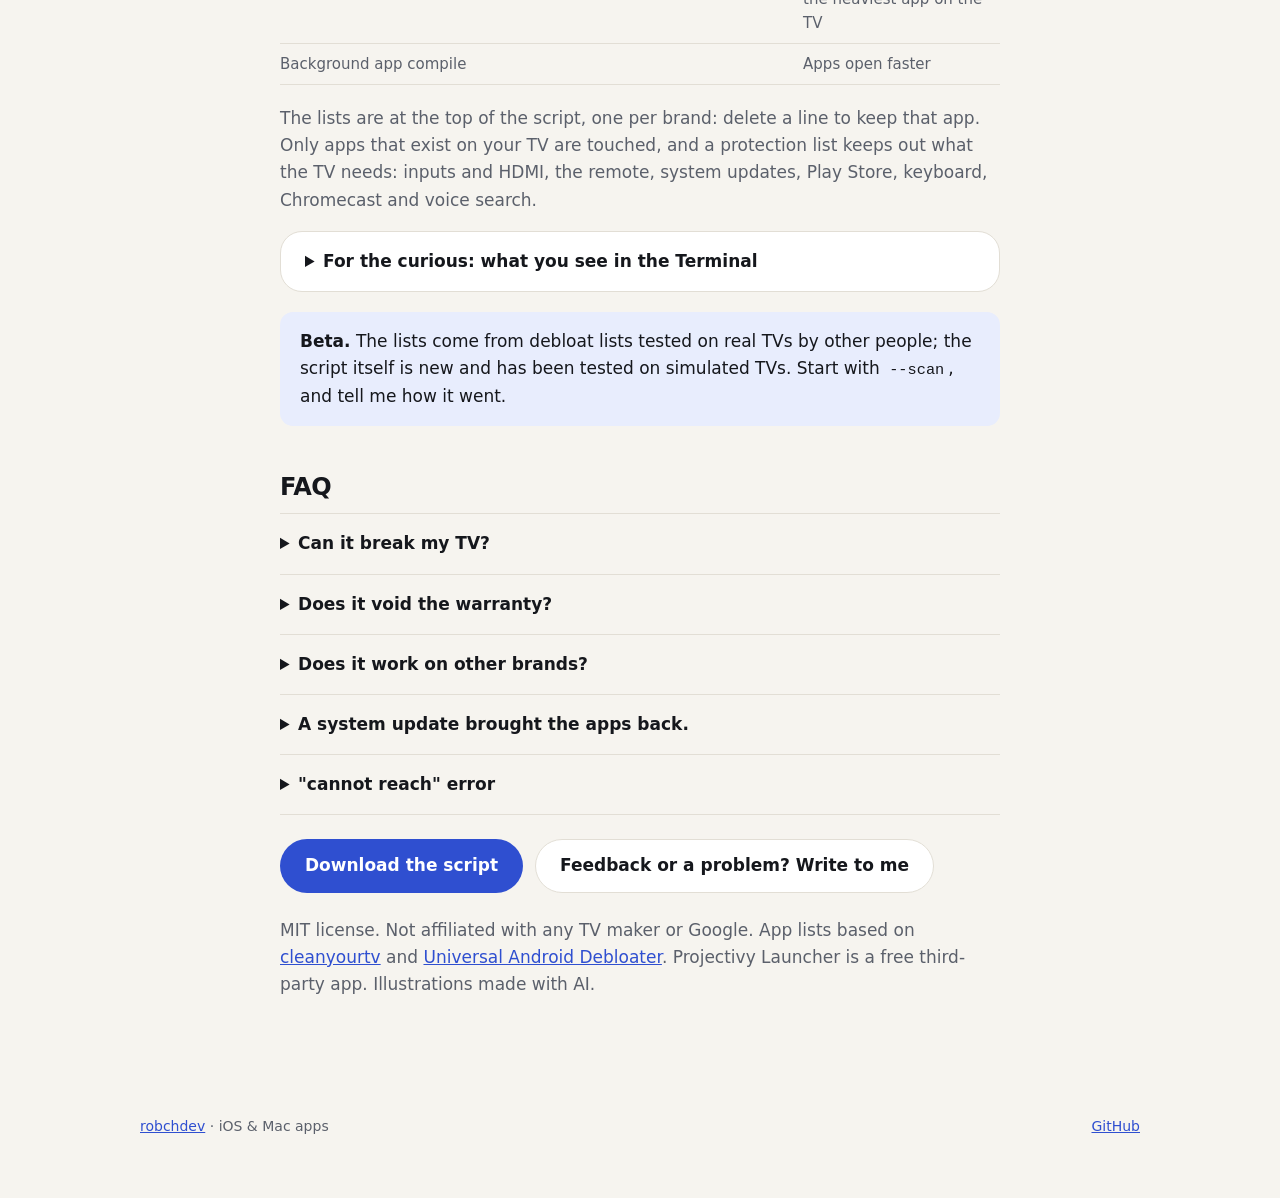
==== commit 1c72bdf1: "tv-boost page: most Android TV brands, --scan, fixed FAQ titles Co-Authored-By: Claude Opus 5.5 <nor" ====
--- a/tools/tcl-tv-boost/index.html
+++ b/tools/tcl-tv-boost/index.html
@@ -3,12 +3,12 @@
 <head>
 <meta charset="utf-8">
 <meta name="viewport" content="width=device-width, initial-scale=1">
-<title>Speed up a TCL TV · free script · robchdev</title>
-<meta name="description" content="Free script that makes a slow TCL Android TV / Google TV fast again over Wi-Fi: disables bloat, speeds up menus, optional lightweight launcher. Full undo, no root.">
+<title>Speed up an Android TV · free script · robchdev</title>
+<meta name="description" content="Free script that makes a slow Android TV / Google TV fast again over Wi-Fi: TCL, Sony, Xiaomi, Philips, Hisense, Nvidia Shield and more. Disables bloat and tracking, speeds up menus. Full undo, no root.">
 <meta property="og:type" content="article">
 <meta property="og:site_name" content="robchdev">
-<meta property="og:title" content="TV TCL lenta? Script gratis per renderla veloce">
-<meta property="og:description" content="Dal computer, via Wi-Fi: disattiva le app inutili, velocizza i menu, launcher leggero opzionale. Si annulla tutto con un comando, senza root.">
+<meta property="og:title" content="Android TV lenta? Script gratis per renderla veloce">
+<meta property="og:description" content="TCL, Sony, Xiaomi, Philips, Hisense e altre: dal computer, via Wi-Fi, spegne app inutili e tracciamento e velocizza i menu. Si annulla tutto con un comando, senza root.">
 <meta property="og:url" content="https://robchdev.github.io/portfolio/tools/tcl-tv-boost/">
 <meta property="og:image" content="https://robchdev.github.io/portfolio/tools/tcl-tv-boost/img/hero.jpg">
 <meta name="twitter:card" content="summary_large_image">
@@ -34,12 +34,12 @@
 <div class="wrap tool-hero">
   <div>
     <span class="kicker"><span lang="en">Free tool · beta</span><span lang="it">Strumento gratis · beta</span></span>
-    <h1 lang="en">Make a slow TCL TV fast again</h1>
-    <h1 lang="it">Rendi di nuovo veloce la tua TV TCL</h1>
-    <p class="lead" lang="en">Budget TCL Android TVs have 2 GB of RAM and a pile of preinstalled extras that keep it full. This free script, run from your computer over Wi-Fi, switches them off, speeds up the menus and can swap the heavy Google home screen for a light one.</p>
-    <p class="lead" lang="it">Le TV TCL Android economiche hanno 2 GB di RAM e tanti extra preinstallati che la tengono sempre piena. Questo script gratuito, lanciato dal computer via Wi-Fi, li spegne, rende i menu più rapidi e può sostituire la pesante Home di Google con una leggera.</p>
+    <h1 lang="en">Make a slow Android TV fast again</h1>
+    <h1 lang="it">Rendi di nuovo veloce la tua Android TV</h1>
+    <p class="lead" lang="en">Most Android TVs have 2 GB of RAM or less, and the maker fills it with tracking, promo and shop-demo services. This free script, run from your computer over Wi-Fi, switches them off, speeds up the menus and can swap the heavy home screen for a light one. Works on TCL, Sony, Xiaomi, Philips, Hisense, Nvidia Shield, Chromecast and most other Android TV and Google TV devices.</p>
+    <p class="lead" lang="it">Quasi tutte le Android TV hanno 2 GB di RAM o meno, e il produttore la riempie di servizi di tracciamento, promozioni e demo da negozio. Questo script gratuito, lanciato dal computer via Wi-Fi, li spegne, rende i menu più rapidi e può sostituire la pesante Home con una leggera. Funziona su TCL, Sony, Xiaomi, Philips, Hisense, Nvidia Shield, Chromecast e quasi tutte le altre Android TV e Google TV.</p>
     <div class="actions">
-      <a class="btn primary" href="tcl-tv-boost.sh" download><span lang="en">Download free</span><span lang="it">Scarica gratis</span></a>
+      <a class="btn primary" href="tv-boost.sh" download><span lang="en">Download free</span><span lang="it">Scarica gratis</span></a>
       <a class="btn ghost" href="#guide"><span lang="en">How it works</span><span lang="it">Come funziona</span></a>
     </div>
     <ul class="perks">
@@ -58,8 +58,8 @@
   <div class="wrap">
     <figure class="wide-figure">
       <img src="img/before-after.jpg" width="1536" height="1024" loading="lazy" alt="Illustration: on the left a TV cluttered with apps and an hourglass, on the right the same TV clean and fast">
-      <figcaption lang="en">Same changes, applied by hand on a TCL with Android TV 11: free RAM went from about 335 MB to about 650 MB after a restart.</figcaption>
-      <figcaption lang="it">Le stesse modifiche, fatte a mano su una TCL con Android TV 11: la RAM libera è passata da circa 335 MB a circa 650 MB dopo il riavvio.</figcaption>
+      <figcaption lang="en">Similar changes, applied by hand on a TCL with Android TV 11: free RAM went from about 335 MB to about 650 MB after a restart.</figcaption>
+      <figcaption lang="it">Modifiche simili, fatte a mano su una TCL con Android TV 11: la RAM libera è passata da circa 335 MB a circa 650 MB dopo il riavvio.</figcaption>
     </figure>
   </div>
 </section>
@@ -120,15 +120,15 @@
         <img src="img/step-allow.jpg" width="1536" height="1024" loading="lazy" alt="">
         <div>
           <span class="num"><span lang="en">Step</span><span lang="it">Passo</span></span>
-          <h3 lang="en">Download and do a test run</h3>
-          <h3 lang="it">Scarica e fai una prova</h3>
+          <h3 lang="en">Download and scan your TV</h3>
+          <h3 lang="it">Scarica e analizza la TV</h3>
           <p lang="en">In the Terminal, using your TV's address:</p>
           <p lang="it">Nel Terminale, con l'indirizzo della tua TV:</p>
-<pre><code>curl -LO https://robchdev.github.io/portfolio/tools/tcl-tv-boost/tcl-tv-boost.sh
-chmod +x tcl-tv-boost.sh
-./tcl-tv-boost.sh 192.168.1.50 --dry-run</code></pre>
-          <p lang="en">The TV asks <strong>Allow USB debugging?</strong>: tick <strong>Always allow</strong> and press OK. The test run lists what would change, without touching anything.</p>
-          <p lang="it">La TV chiede <strong>Consentire il debug USB?</strong>: spunta <strong>Consenti sempre</strong> e premi OK. La prova elenca cosa cambierebbe, senza toccare niente.</p>
+<pre><code>curl -LO https://robchdev.github.io/portfolio/tools/tcl-tv-boost/tv-boost.sh
+chmod +x tv-boost.sh
+./tv-boost.sh 192.168.1.50 --scan</code></pre>
+          <p lang="en">The TV asks <strong>Allow USB debugging?</strong>: tick <strong>Always allow</strong> and press OK. The scan lists what the script would switch off on your TV, plus other apps worth a look, without touching anything.</p>
+          <p lang="it">La TV chiede <strong>Consentire il debug USB?</strong>: spunta <strong>Consenti sempre</strong> e premi OK. L'analisi elenca cosa lo script spegnerebbe sulla tua TV, più altre app da valutare, senza toccare niente.</p>
         </div>
       </article>
 
@@ -138,11 +138,11 @@
           <span class="num"><span lang="en">Step</span><span lang="it">Passo</span></span>
           <h3 lang="en">Apply, and restart the TV</h3>
           <h3 lang="it">Applica e riavvia la TV</h3>
-<pre><code>./tcl-tv-boost.sh 192.168.1.50 --launcher</code></pre>
-          <p lang="en">Type <code>y</code> to confirm. <code>--launcher</code> also installs the light home screen <strong>Projectivy Launcher</strong> (free, Play Store): the script opens its page on the TV, you install it with the remote and press Enter. If it doesn't become the home screen, the change is undone on its own. Leave out <code>--launcher</code> to keep the Google home.</p>
-          <p lang="it">Scrivi <code>y</code> per confermare. <code>--launcher</code> mette anche la Home leggera <strong>Projectivy Launcher</strong> (gratis, Play Store): lo script apre la sua pagina sulla TV, la installi col telecomando e premi Invio. Se non diventa la Home, la modifica si annulla da sola. Senza <code>--launcher</code> resta la Home di Google.</p>
-          <p lang="en">Changed your mind? <code>./tcl-tv-boost.sh 192.168.1.50 --restore</code> puts everything back.</p>
-          <p lang="it">Ci hai ripensato? <code>./tcl-tv-boost.sh 192.168.1.50 --restore</code> rimette tutto com'era.</p>
+<pre><code>./tv-boost.sh 192.168.1.50 --launcher</code></pre>
+          <p lang="en">Type <code>y</code> to confirm. <code>--launcher</code> also installs the light home screen <strong>Projectivy Launcher</strong> (free, Play Store): the script opens its page on the TV, you install it with the remote and press Enter. If it doesn't become the home screen, the change is undone on its own. Leave out <code>--launcher</code> to keep your current home.</p>
+          <p lang="it">Scrivi <code>y</code> per confermare. <code>--launcher</code> mette anche la Home leggera <strong>Projectivy Launcher</strong> (gratis, Play Store): lo script apre la sua pagina sulla TV, la installi col telecomando e premi Invio. Se non diventa la Home, la modifica si annulla da sola. Senza <code>--launcher</code> resta la Home attuale.</p>
+          <p lang="en">Changed your mind? <code>./tv-boost.sh 192.168.1.50 --restore</code> puts everything back.</p>
+          <p lang="it">Ci hai ripensato? <code>./tv-boost.sh 192.168.1.50 --restore</code> rimette tutto com'era.</p>
         </div>
       </article>
     </div>
@@ -151,25 +151,38 @@
 
 <section>
   <div class="wrap guide">
+    <h2 lang="en">Which TVs it works on</h2>
+    <h2 lang="it">Su quali TV funziona</h2>
+    <table>
+      <tr><th lang="en">Brand</th><th lang="it">Marca</th><th lang="en">Support</th><th lang="it">Supporto</th></tr>
+      <tr><td>TCL, Thomson, Hitachi, ffalcon</td><td lang="en">Own list (TCL software)</td><td lang="it">Elenco dedicato (software TCL)</td></tr>
+      <tr><td>Sony Bravia</td><td lang="en">Own list</td><td lang="it">Elenco dedicato</td></tr>
+      <tr><td>Xiaomi, Redmi (TV, Mi Box)</td><td lang="en">Own list, PatchWall replaced with <code>--launcher</code></td><td lang="it">Elenco dedicato, PatchWall sostituita con <code>--launcher</code></td></tr>
+      <tr><td>Philips</td><td lang="en">Own list</td><td lang="it">Elenco dedicato</td></tr>
+      <tr><td>Hisense (Android / Google TV)</td><td lang="en">Own list</td><td lang="it">Elenco dedicato</td></tr>
+      <tr><td>Nvidia Shield, Skyworth, Panasonic, Haier, XGIMI</td><td lang="en">Short list of their own</td><td lang="it">Elenco breve dedicato</td></tr>
+      <tr><td lang="en">Chromecast, Google TV Streamer, onn, OnePlus, Sharp, Toshiba, JVC and others</td><td lang="it">Chromecast, Google TV Streamer, onn, OnePlus, Sharp, Toshiba, JVC e altre</td><td lang="en">Google, tracking and demo lists; <code>--scan</code> for the rest</td><td lang="it">Elenchi Google, tracciamento e demo; <code>--scan</code> per il resto</td></tr>
+      <tr><td lang="en">Samsung (Tizen), LG (webOS), Hisense VIDAA</td><td lang="it">Samsung (Tizen), LG (webOS), Hisense VIDAA</td><td lang="en">Not supported: they are not Android</td><td lang="it">Non supportate: non sono Android</td></tr>
+    </table>
+
     <h2 lang="en">What exactly it changes</h2>
     <h2 lang="it">Cosa cambia, nel dettaglio</h2>
     <table>
       <tr><th lang="en">Change</th><th lang="it">Modifica</th><th lang="en">Why</th><th lang="it">Perché</th></tr>
       <tr><td lang="en">Animations at 0.5x</td><td lang="it">Animazioni a 0,5x</td><td lang="en">Menus feel instant</td><td lang="it">I menu sembrano istantanei</td></tr>
       <tr><td lang="en">Freeze cached background apps (Android 11+)</td><td lang="it">Congela le app in background (Android 11+)</td><td lang="en">Idle apps stop using CPU and RAM</td><td lang="it">Le app ferme smettono di usare CPU e RAM</td></tr>
-      <tr><td lang="en">Switch off TCL and Google extras: analytics, Alexa, stickers, promo messages, game bar, screensaver…</td><td lang="it">Spegne gli extra di TCL e Google: statistiche, Alexa, sticker, messaggi promozionali, game bar, salvaschermo…</td><td lang="en">Fewer services always running</td><td lang="it">Meno servizi sempre accesi</td></tr>
+      <tr><td lang="en">Switch off the maker's and Google's extras: analytics, screen-recognition tracking (Samba TV, ACR), shop demo, promo rows, auto-installers, screensaver…</td><td lang="it">Spegne gli extra del produttore e di Google: statistiche, riconoscimento di cosa guardi (Samba TV, ACR), demo da negozio, righe promozionali, installazioni automatiche, salvaschermo…</td><td lang="en">Fewer services always running</td><td lang="it">Meno servizi sempre accesi</td></tr>
       <tr><td lang="en"><code>--launcher</code>: Projectivy as home screen</td><td lang="it"><code>--launcher</code>: Projectivy come Home</td><td lang="en">The Google TV home is the heaviest app on the TV</td><td lang="it">La Home di Google TV è l'app più pesante della TV</td></tr>
       <tr><td lang="en">Background app compile</td><td lang="it">Ottimizzazione delle app</td><td lang="en">Apps open faster</td><td lang="it">Le app si aprono prima</td></tr>
     </table>
-    <p lang="en">The app list is at the top of the script: delete a line to keep that app.</p>
-    <p lang="it">L'elenco delle app è in cima allo script: cancella una riga per tenere quell'app.</p>
+    <p lang="en">The lists are at the top of the script, one per brand: delete a line to keep that app. Only apps that exist on your TV are touched, and a protection list keeps out what the TV needs: inputs and HDMI, the remote, system updates, Play Store, keyboard, Chromecast and voice search.</p>
+    <p lang="it">Gli elenchi sono in cima allo script, uno per marca: cancella una riga per tenere quell'app. Vengono toccate solo le app presenti sulla tua TV, e una lista di protezione tiene fuori ciò che serve alla TV: ingressi e HDMI, telecomando, aggiornamenti, Play Store, tastiera, Chromecast e ricerca vocale.</p>
 
     <details class="expert">
-      <summary lang="en">For the curious: what you see in the Terminal</summary>
-      <summary lang="it">Per i curiosi: cosa vedi nel Terminale</summary>
+      <summary><span lang="en">For the curious: what you see in the Terminal</span><span lang="it">Per i curiosi: cosa vedi nel Terminale</span></summary>
       <figure>
-        <img src="img/shot-dryrun.png" loading="lazy" alt="Terminal output of a test run: every command listed, nothing changed">
-        <figcaption lang="en">Test run (<code>--dry-run</code>).</figcaption><figcaption lang="it">Prova (<code>--dry-run</code>).</figcaption>
+        <img src="img/shot-scan.png" loading="lazy" alt="Terminal output of a scan: the apps that would be switched off on a TCL TV, nothing changed">
+        <figcaption lang="en">Scan (<code>--scan</code>).</figcaption><figcaption lang="it">Analisi (<code>--scan</code>).</figcaption>
       </figure>
       <figure>
         <img src="img/shot-apply.png" loading="lazy" alt="Terminal output of a full run: apps switched off, Projectivy set as home screen, backup saved">
@@ -182,36 +195,36 @@
     </details>
 
     <div class="note">
-      <p lang="en"><strong>Beta.</strong> The script is new: it has been tested on a simulated TV, not yet on many real ones. Start with <code>--dry-run</code>, and tell me how it went.</p>
-      <p lang="it"><strong>Beta.</strong> Lo script è nuovo: è stato provato su una TV simulata, non ancora su tante TV vere. Parti con <code>--dry-run</code> e fammi sapere come è andata.</p>
+      <p lang="en"><strong>Beta.</strong> The lists come from debloat lists tested on real TVs by other people; the script itself is new and has been tested on simulated TVs. Start with <code>--scan</code>, and tell me how it went.</p>
+      <p lang="it"><strong>Beta.</strong> Gli elenchi vengono da liste provate su TV vere da altre persone; lo script invece è nuovo ed è stato provato su TV simulate. Parti con <code>--scan</code> e fammi sapere come è andata.</p>
     </div>
 
     <h2 id="faq" lang="en">FAQ</h2>
     <h2 lang="it">Domande frequenti</h2>
     <div class="faq">
-      <details><summary lang="en">Can it break my TV?</summary><summary lang="it">Può rompere la TV?</summary>
+      <details><summary><span lang="en">Can it break my TV?</span><span lang="it">Può rompere la TV?</span></summary>
         <p lang="en">It doesn't uninstall anything or touch system files: it switches off apps and changes three settings, all restorable. Even without the backup, a factory reset brings everything back.</p>
         <p lang="it">Non disinstalla niente e non tocca i file di sistema: spegne app e cambia tre impostazioni, tutto ripristinabile. Anche senza backup, un ripristino di fabbrica riporta tutto com'era.</p></details>
-      <details><summary lang="en">Does it void the warranty?</summary><summary lang="it">Fa decadere la garanzia?</summary>
+      <details><summary><span lang="en">Does it void the warranty?</span><span lang="it">Fa decadere la garanzia?</span></summary>
         <p lang="en">It uses only the standard Developer options, no root and no unlocking. Still, use it at your own risk.</p>
         <p lang="it">Usa solo le normali Opzioni sviluppatore, niente root e niente sblocchi. Resta comunque a tuo rischio.</p></details>
-      <details><summary lang="en">Does it work on other brands?</summary><summary lang="it">Funziona su altre marche?</summary>
-        <p lang="en">It should be safe on any Android TV or Google TV and asks before going on, but the app list is made for TCL, so elsewhere it frees less.</p>
-        <p lang="it">Dovrebbe essere sicuro su qualsiasi Android TV o Google TV e chiede conferma prima di procedere, ma l'elenco delle app è fatto per TCL, quindi altrove libera meno.</p></details>
-      <details><summary lang="en">A system update brought the apps back.</summary><summary lang="it">Un aggiornamento ha riportato le app.</summary>
+      <details><summary><span lang="en">Does it work on other brands?</span><span lang="it">Funziona su altre marche?</span></summary>
+        <p lang="en">Yes: see the table above. If your brand has no list of its own, the script still applies the Google, tracking and demo lists, and <code>--scan</code> shows other candidates: send me that output and I'll add your brand.</p>
+        <p lang="it">Sì: vedi la tabella sopra. Se la tua marca non ha un elenco suo, lo script applica comunque gli elenchi Google, tracciamento e demo, e <code>--scan</code> mostra altre app candidate: mandami quel risultato e aggiungo la tua marca.</p></details>
+      <details><summary><span lang="en">A system update brought the apps back.</span><span lang="it">Un aggiornamento ha riportato le app.</span></summary>
         <p lang="en">It can happen: run the script again.</p>
         <p lang="it">Può succedere: rilancia lo script.</p></details>
-      <details><summary lang="en">"cannot reach" error</summary><summary lang="it">Errore "cannot reach"</summary>
+      <details><summary><span lang="en">"cannot reach" error</span><span lang="it">Errore "cannot reach"</span></summary>
         <p lang="en">Check that the TV is on (not in standby) and on the same Wi-Fi, that USB debugging is on and that you accepted the prompt on the TV. Some models also need Network debugging.</p>
         <p lang="it">Controlla che la TV sia accesa (non in standby) e sulla stessa Wi-Fi, che il Debug USB sia attivo e che tu abbia accettato la richiesta sulla TV. Alcuni modelli vogliono anche il Debug di rete.</p></details>
     </div>
 
     <div class="actions">
-      <a class="btn primary" href="tcl-tv-boost.sh" download><span lang="en">Download the script</span><span lang="it">Scarica lo script</span></a>
+      <a class="btn primary" href="tv-boost.sh" download><span lang="en">Download the script</span><span lang="it">Scarica lo script</span></a>
       <a class="btn ghost" href="mailto:roberto.chiarelladev@gmail.com?subject=tcl-tv-boost"><span lang="en">Feedback or a problem? Write to me</span><span lang="it">Feedback o problemi? Scrivimi</span></a>
     </div>
-    <p lang="en">MIT license. Not affiliated with TCL or Google. Projectivy Launcher is a free third-party app. Illustrations made with AI.</p>
-    <p lang="it">Licenza MIT. Non affiliato con TCL o Google. Projectivy Launcher è un'app gratuita di terzi. Illustrazioni create con l'AI.</p>
+    <p lang="en">MIT license. Not affiliated with any TV maker or Google. App lists based on <a href="https://github.com/Gathin23/cleanyourtv">cleanyourtv</a> and <a href="https://github.com/Universal-Debloater-Alliance/universal-android-debloater-next-generation">Universal Android Debloater</a>. Projectivy Launcher is a free third-party app. Illustrations made with AI.</p>
+    <p lang="it">Licenza MIT. Non affiliato con alcun produttore di TV né con Google. Elenchi delle app basati su <a href="https://github.com/Gathin23/cleanyourtv">cleanyourtv</a> e <a href="https://github.com/Universal-Debloater-Alliance/universal-android-debloater-next-generation">Universal Android Debloater</a>. Projectivy Launcher è un'app gratuita di terzi. Illustrazioni create con l'AI.</p>
   </div>
 </section>
 </main>
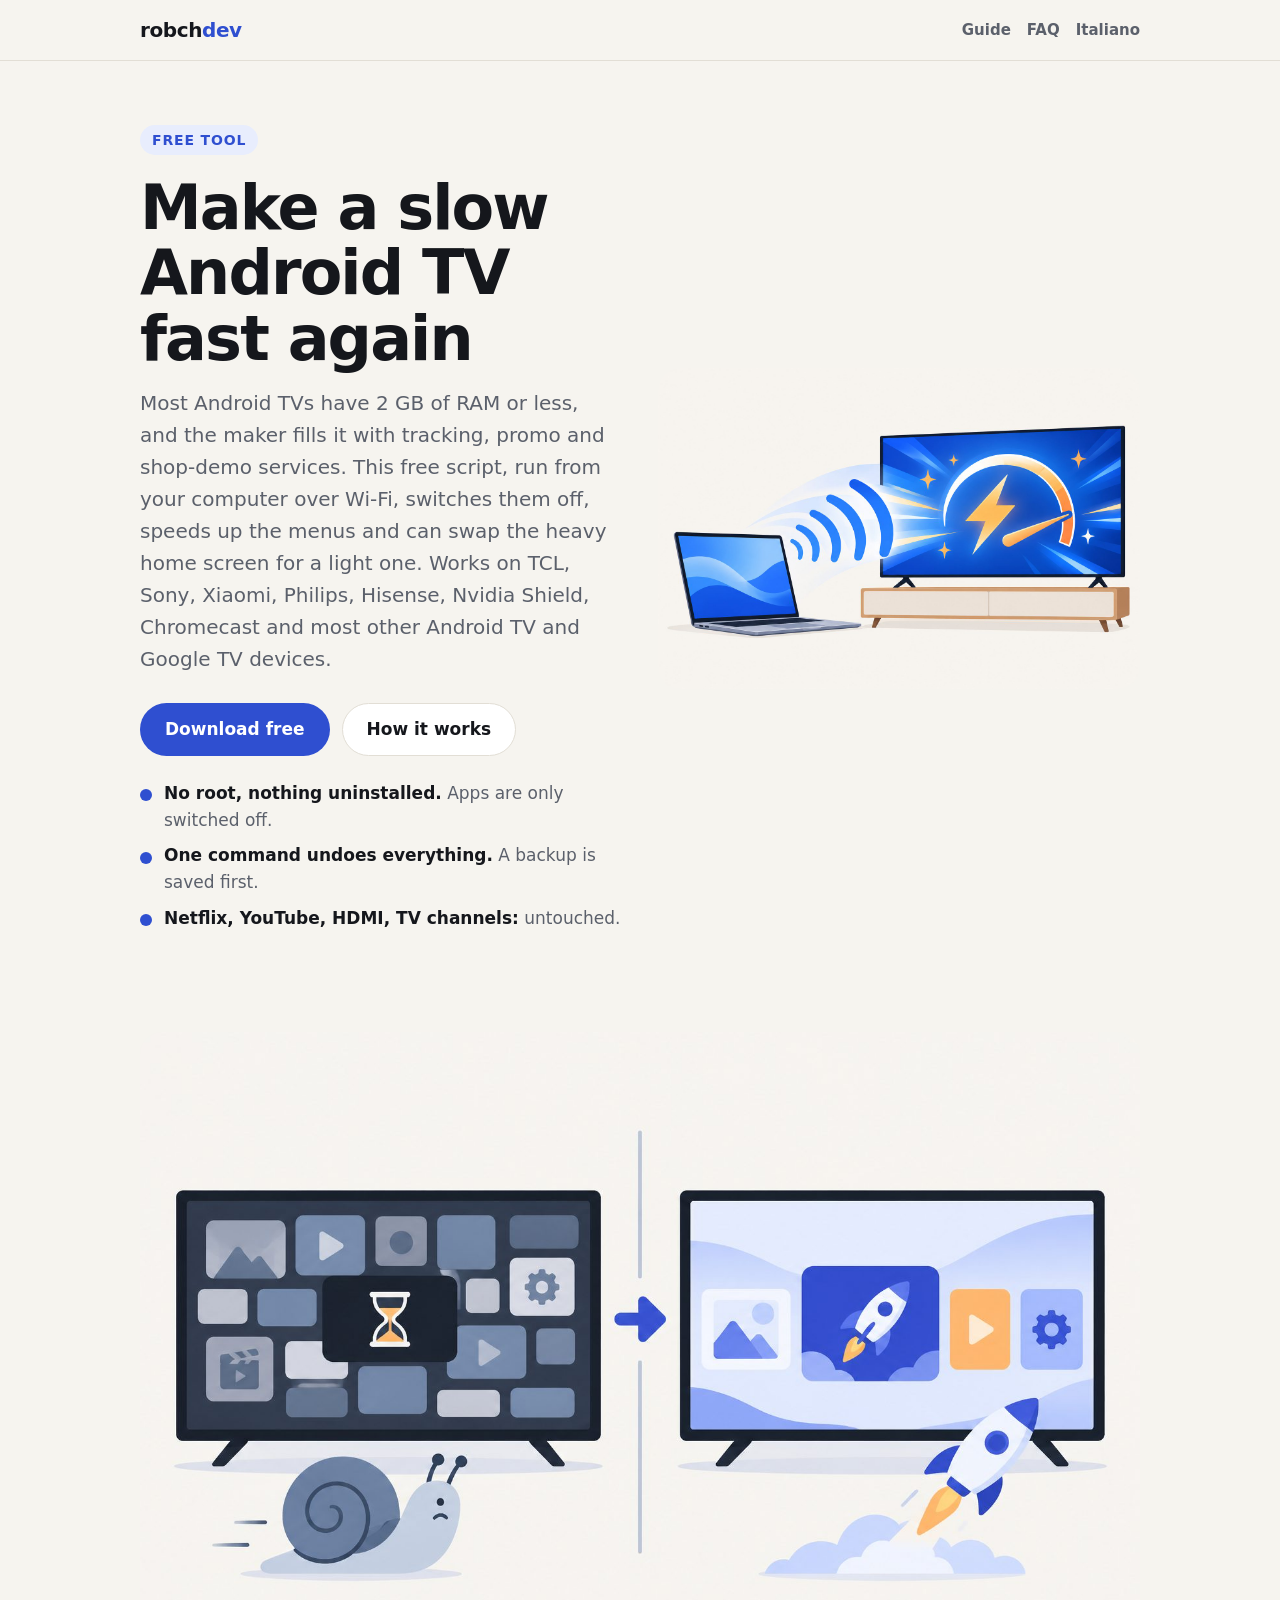
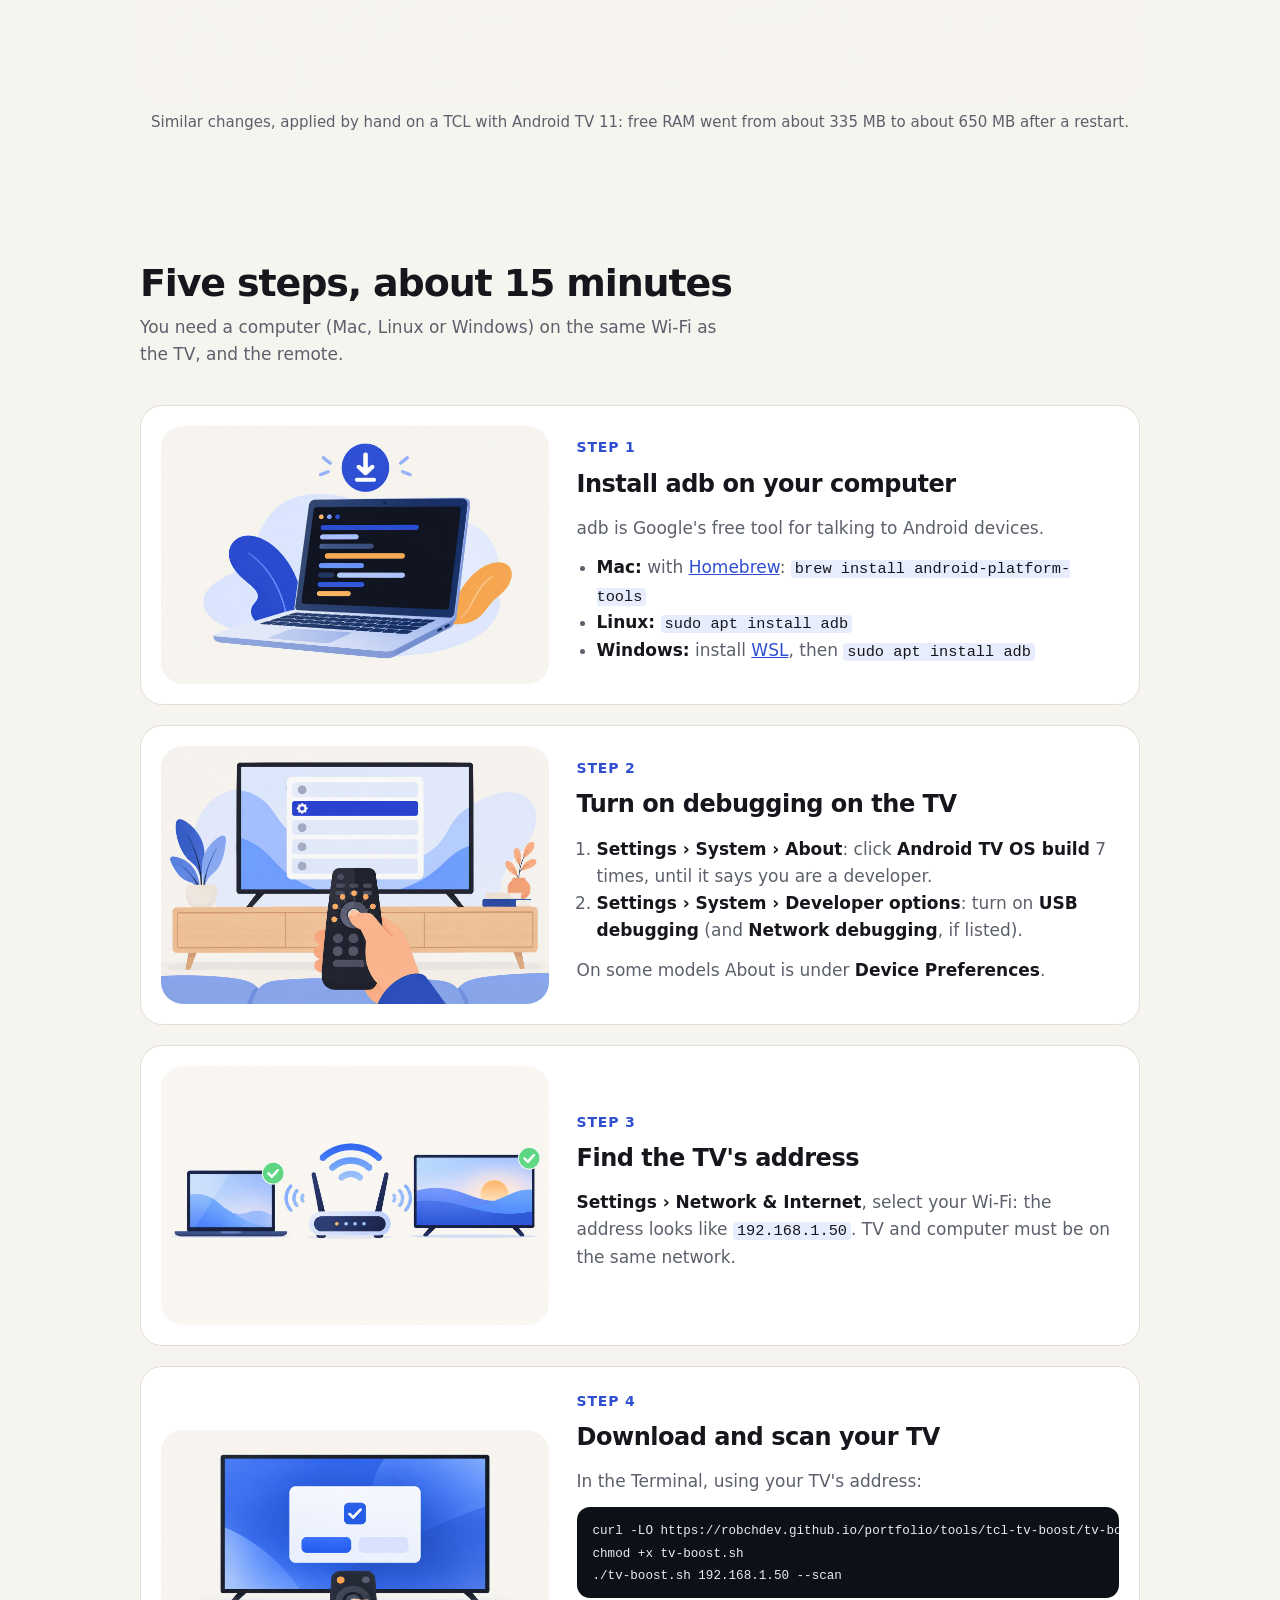
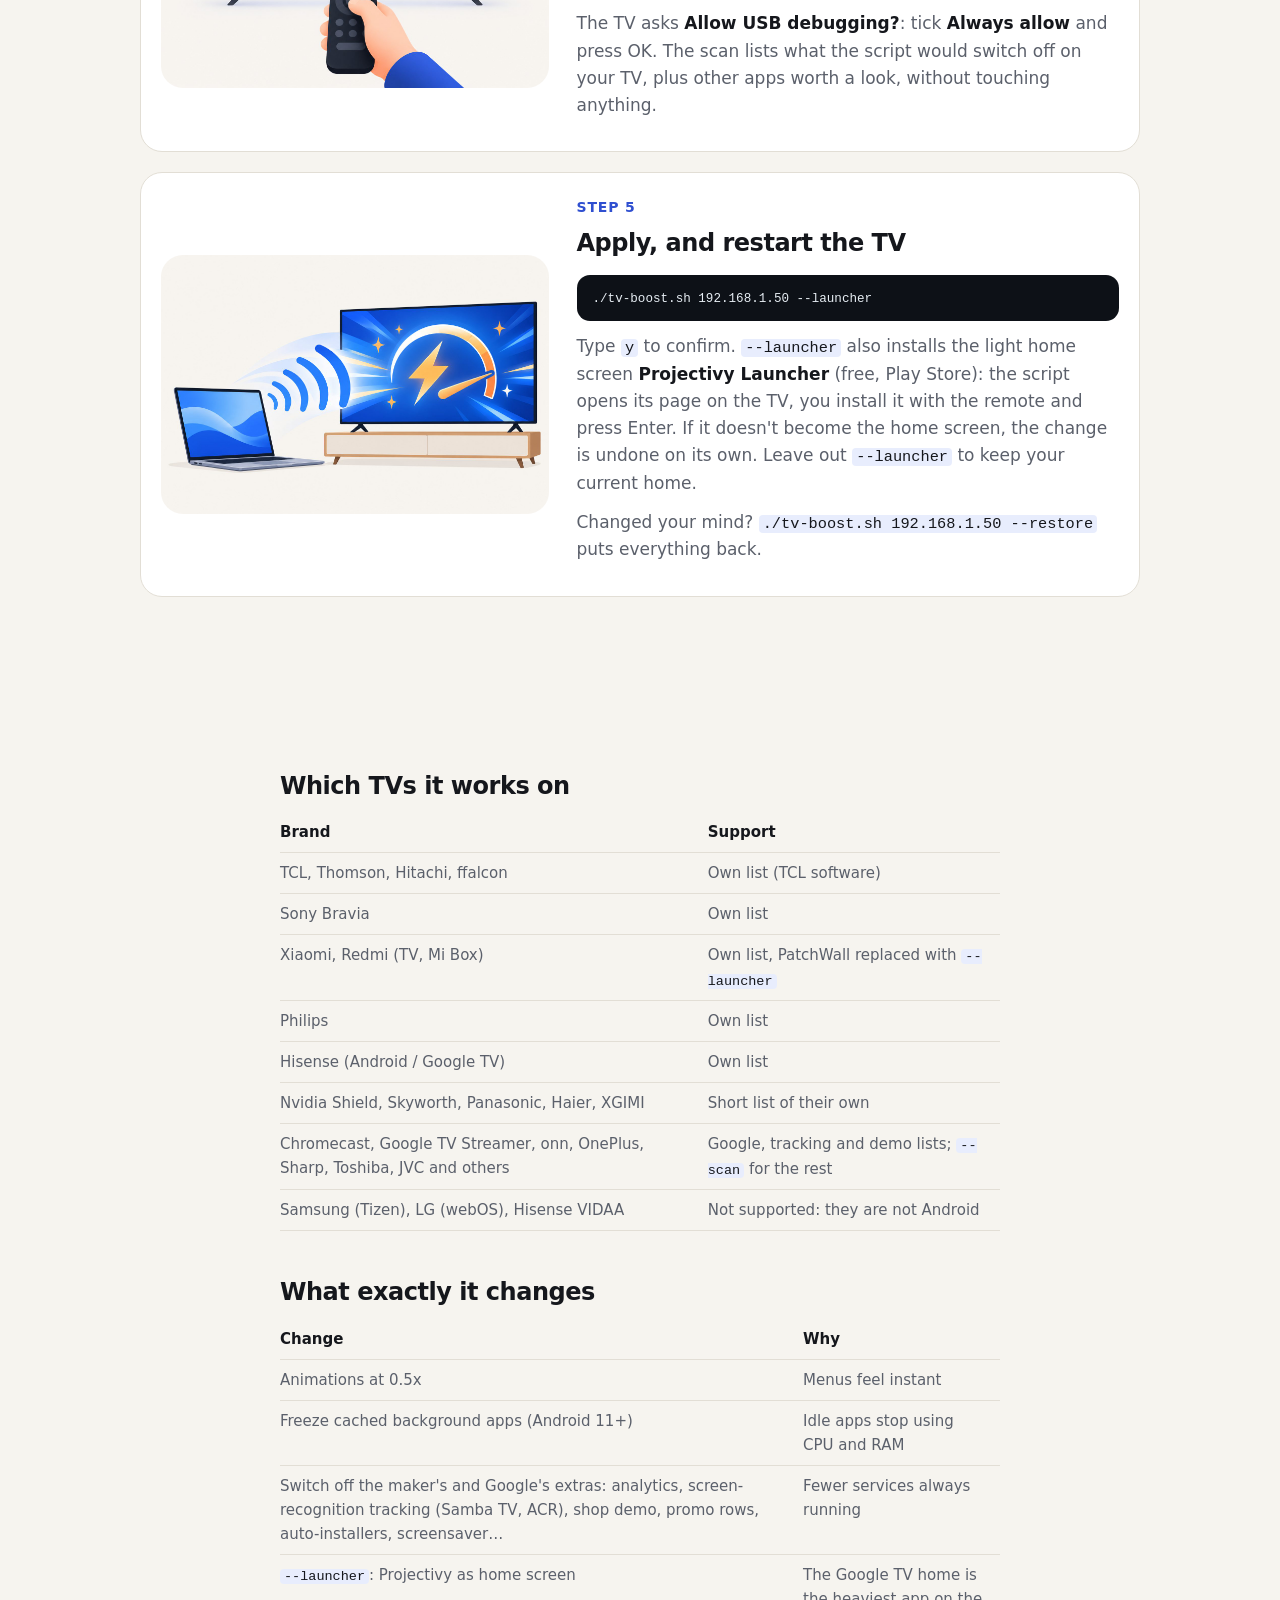
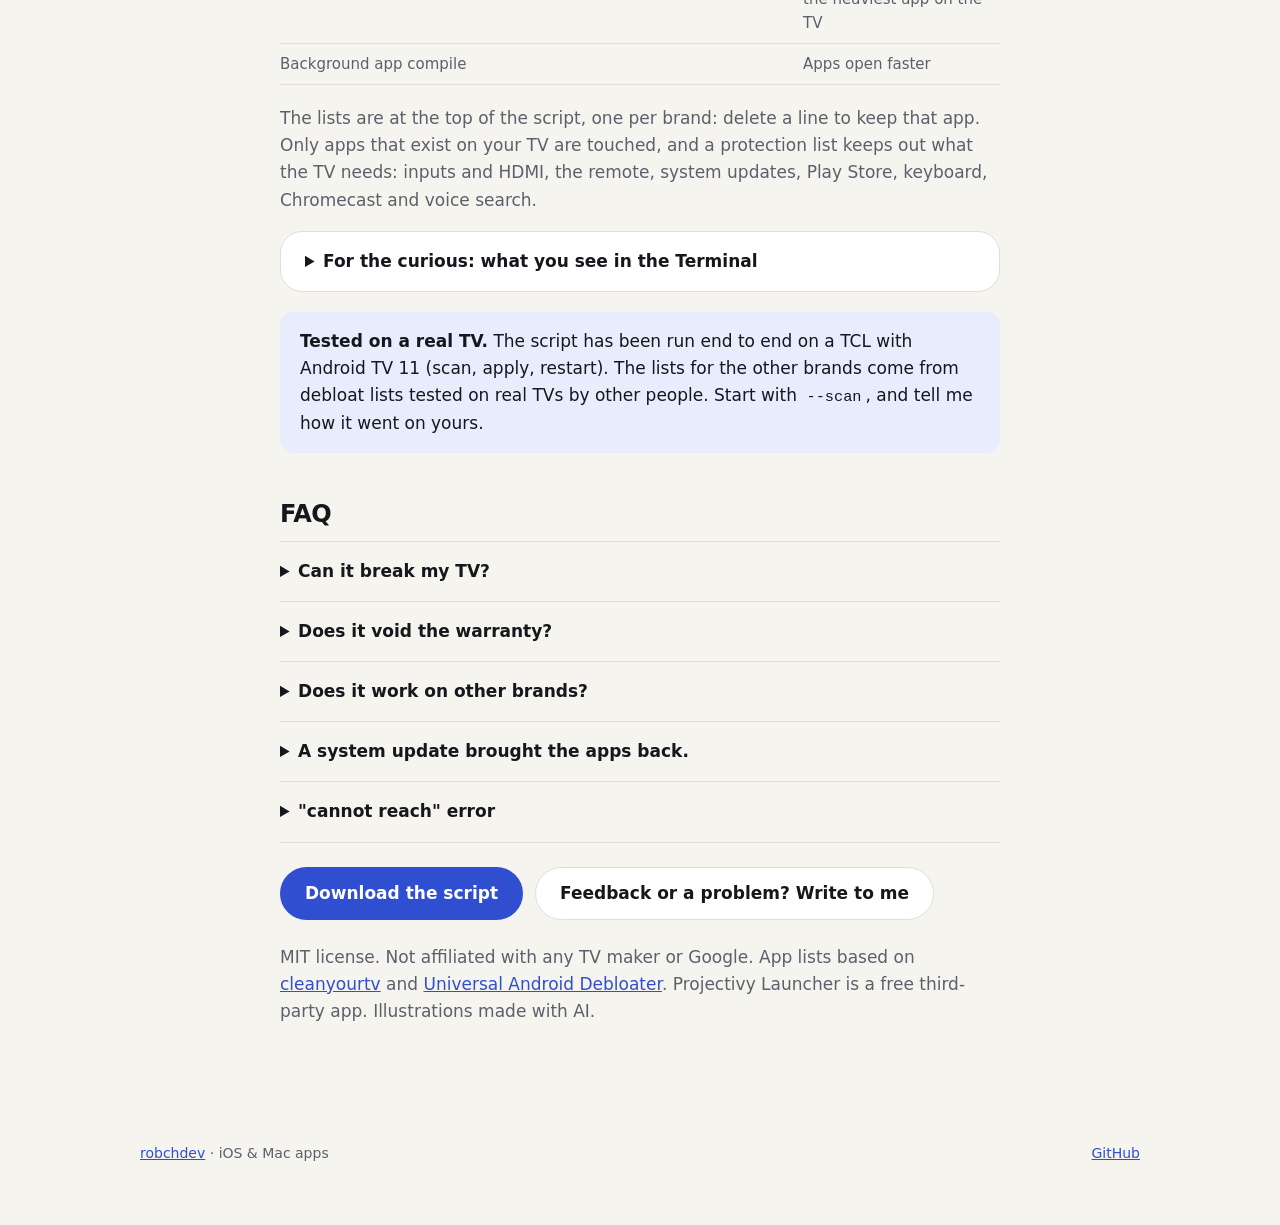
==== commit 1000d7e1: "TV boost: tested on a real TCL, drop beta label Co-Authored-By: Claude Opus 5.5 <noreply@anthropic.c" ====
--- a/tools/tcl-tv-boost/index.html
+++ b/tools/tcl-tv-boost/index.html
@@ -33,7 +33,7 @@
 
 <div class="wrap tool-hero">
   <div>
-    <span class="kicker"><span lang="en">Free tool · beta</span><span lang="it">Strumento gratis · beta</span></span>
+    <span class="kicker"><span lang="en">Free tool</span><span lang="it">Strumento gratis</span></span>
     <h1 lang="en">Make a slow Android TV fast again</h1>
     <h1 lang="it">Rendi di nuovo veloce la tua Android TV</h1>
     <p class="lead" lang="en">Most Android TVs have 2 GB of RAM or less, and the maker fills it with tracking, promo and shop-demo services. This free script, run from your computer over Wi-Fi, switches them off, speeds up the menus and can swap the heavy home screen for a light one. Works on TCL, Sony, Xiaomi, Philips, Hisense, Nvidia Shield, Chromecast and most other Android TV and Google TV devices.</p>
@@ -195,8 +195,8 @@
     </details>
 
     <div class="note">
-      <p lang="en"><strong>Beta.</strong> The lists come from debloat lists tested on real TVs by other people; the script itself is new and has been tested on simulated TVs. Start with <code>--scan</code>, and tell me how it went.</p>
-      <p lang="it"><strong>Beta.</strong> Gli elenchi vengono da liste provate su TV vere da altre persone; lo script invece è nuovo ed è stato provato su TV simulate. Parti con <code>--scan</code> e fammi sapere come è andata.</p>
+      <p lang="en"><strong>Tested on a real TV.</strong> The script has been run end to end on a TCL with Android TV 11 (scan, apply, restart). The lists for the other brands come from debloat lists tested on real TVs by other people. Start with <code>--scan</code>, and tell me how it went on yours.</p>
+      <p lang="it"><strong>Provato su una TV vera.</strong> Lo script è stato usato dall’inizio alla fine su una TCL con Android TV 11 (analisi, applicazione, riavvio). Gli elenchi delle altre marche vengono da liste provate su TV vere da altre persone. Parti con <code>--scan</code> e fammi sapere come è andata sulla tua.</p>
     </div>
 
     <h2 id="faq" lang="en">FAQ</h2>
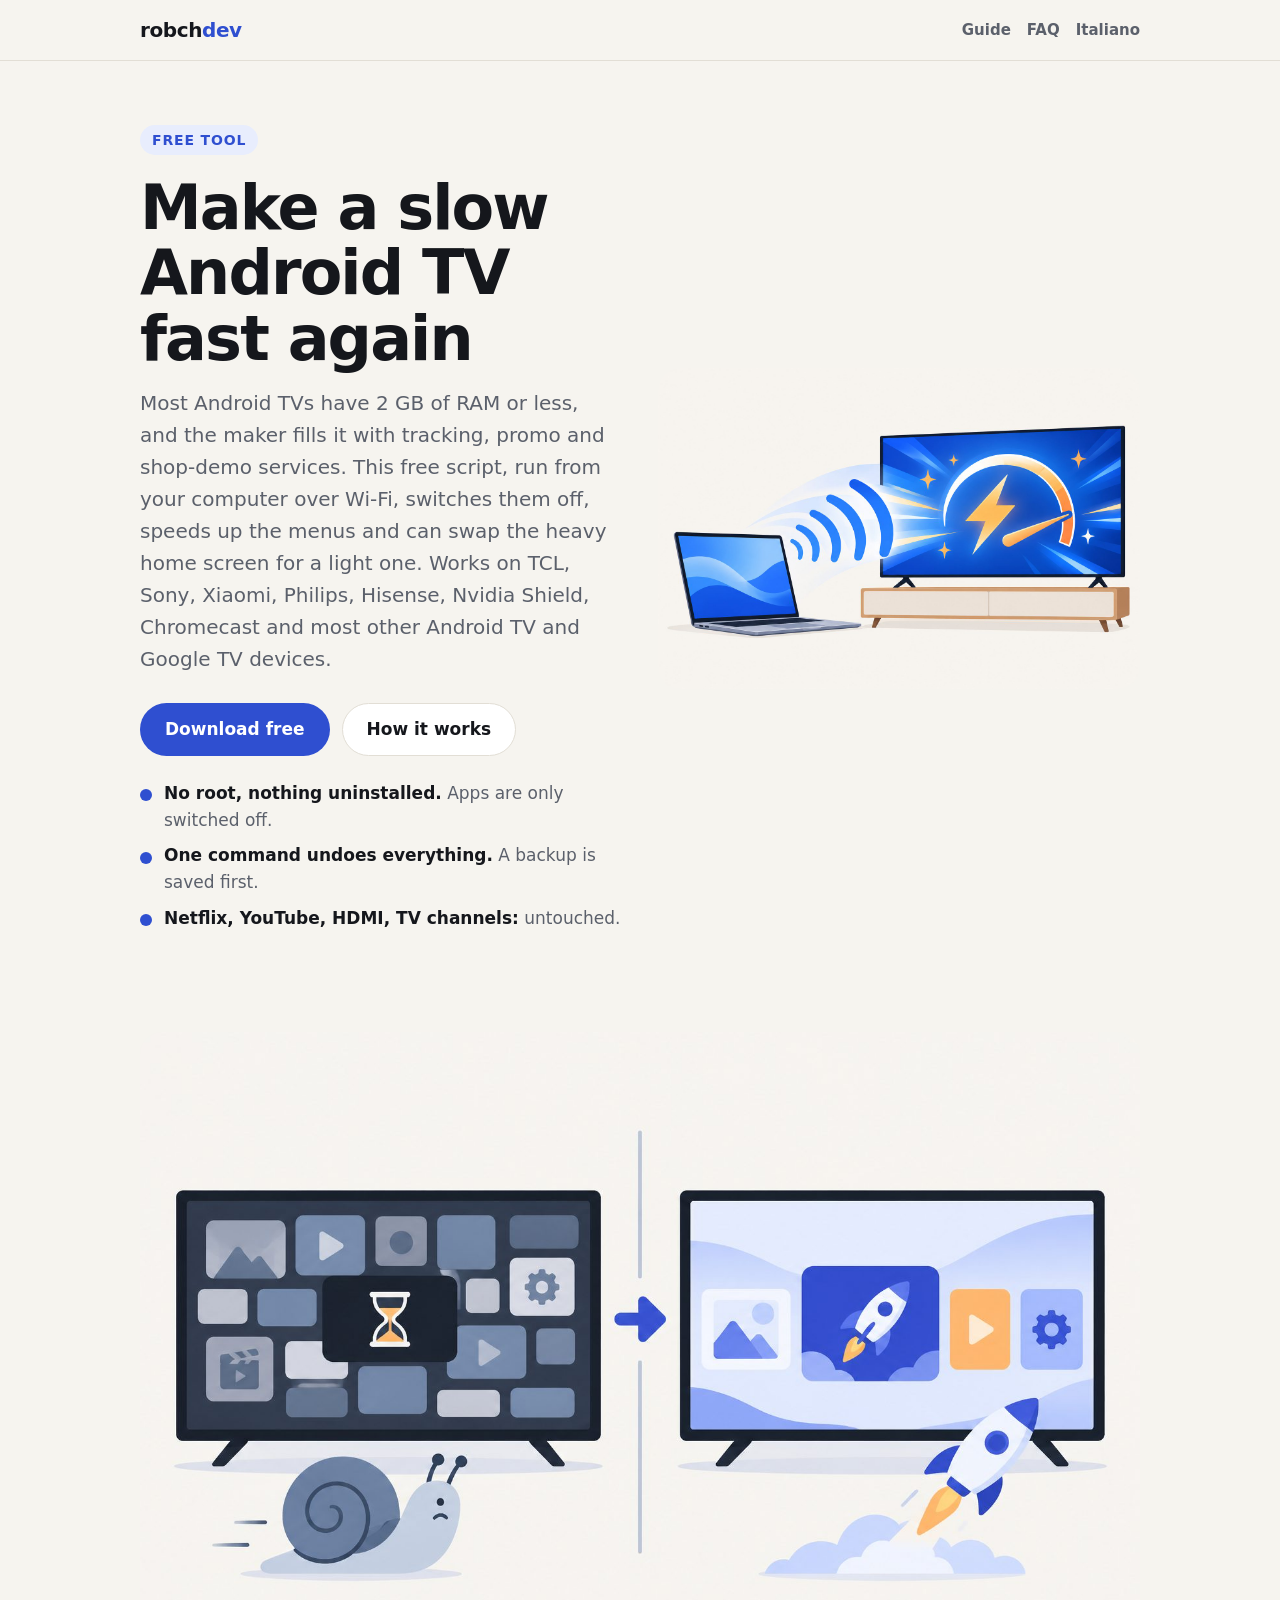
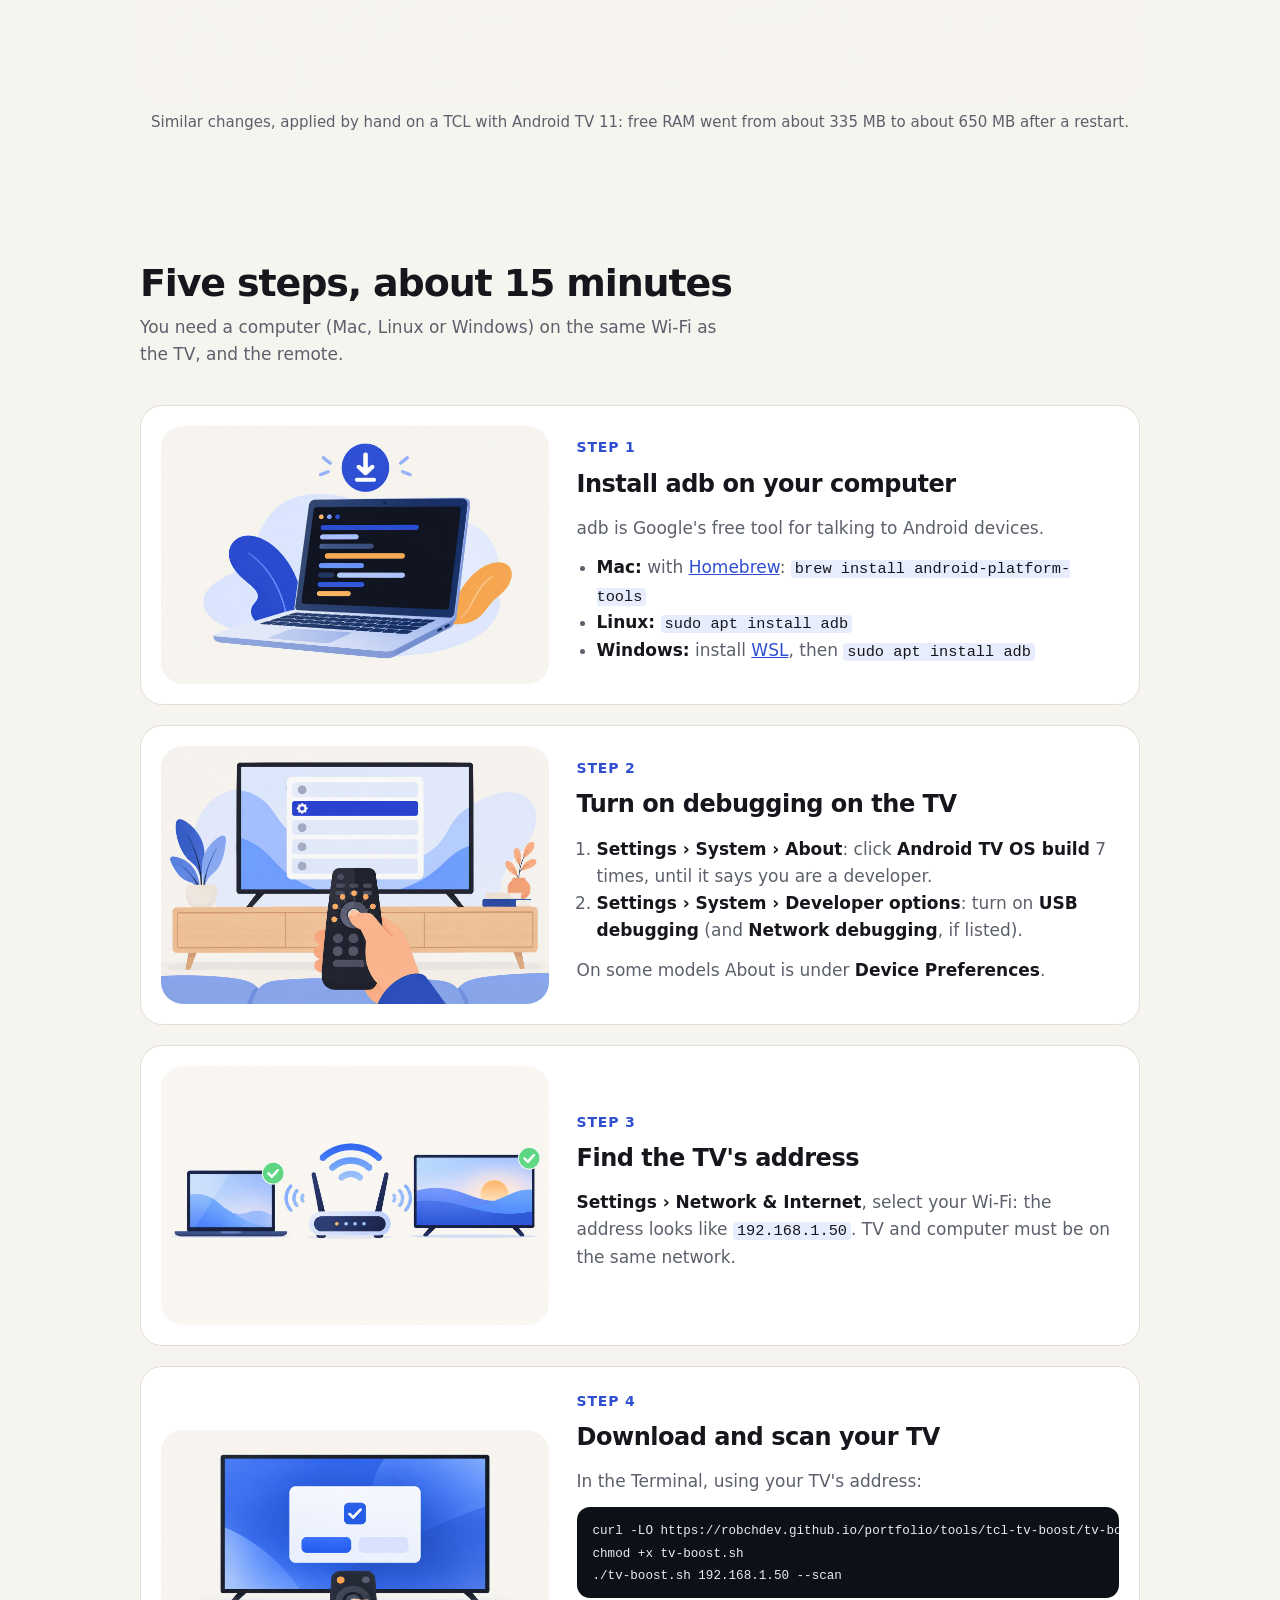
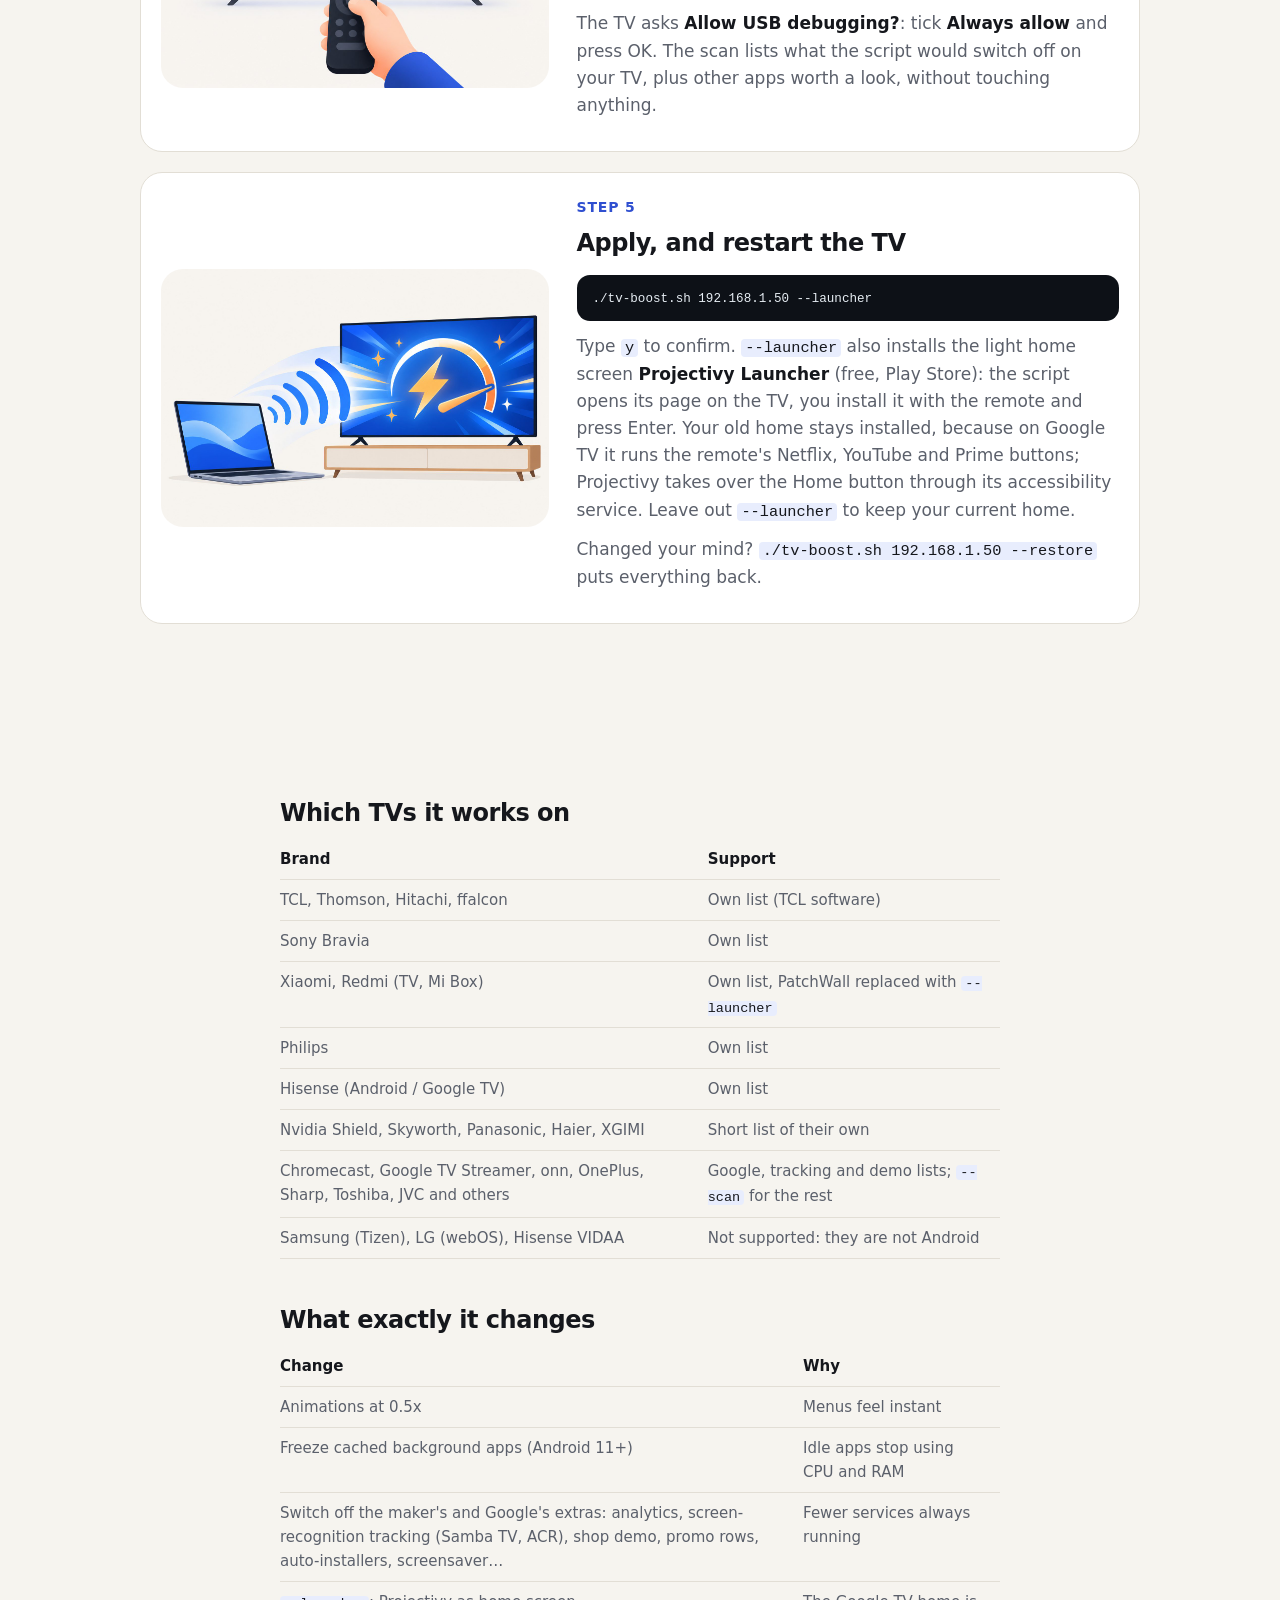
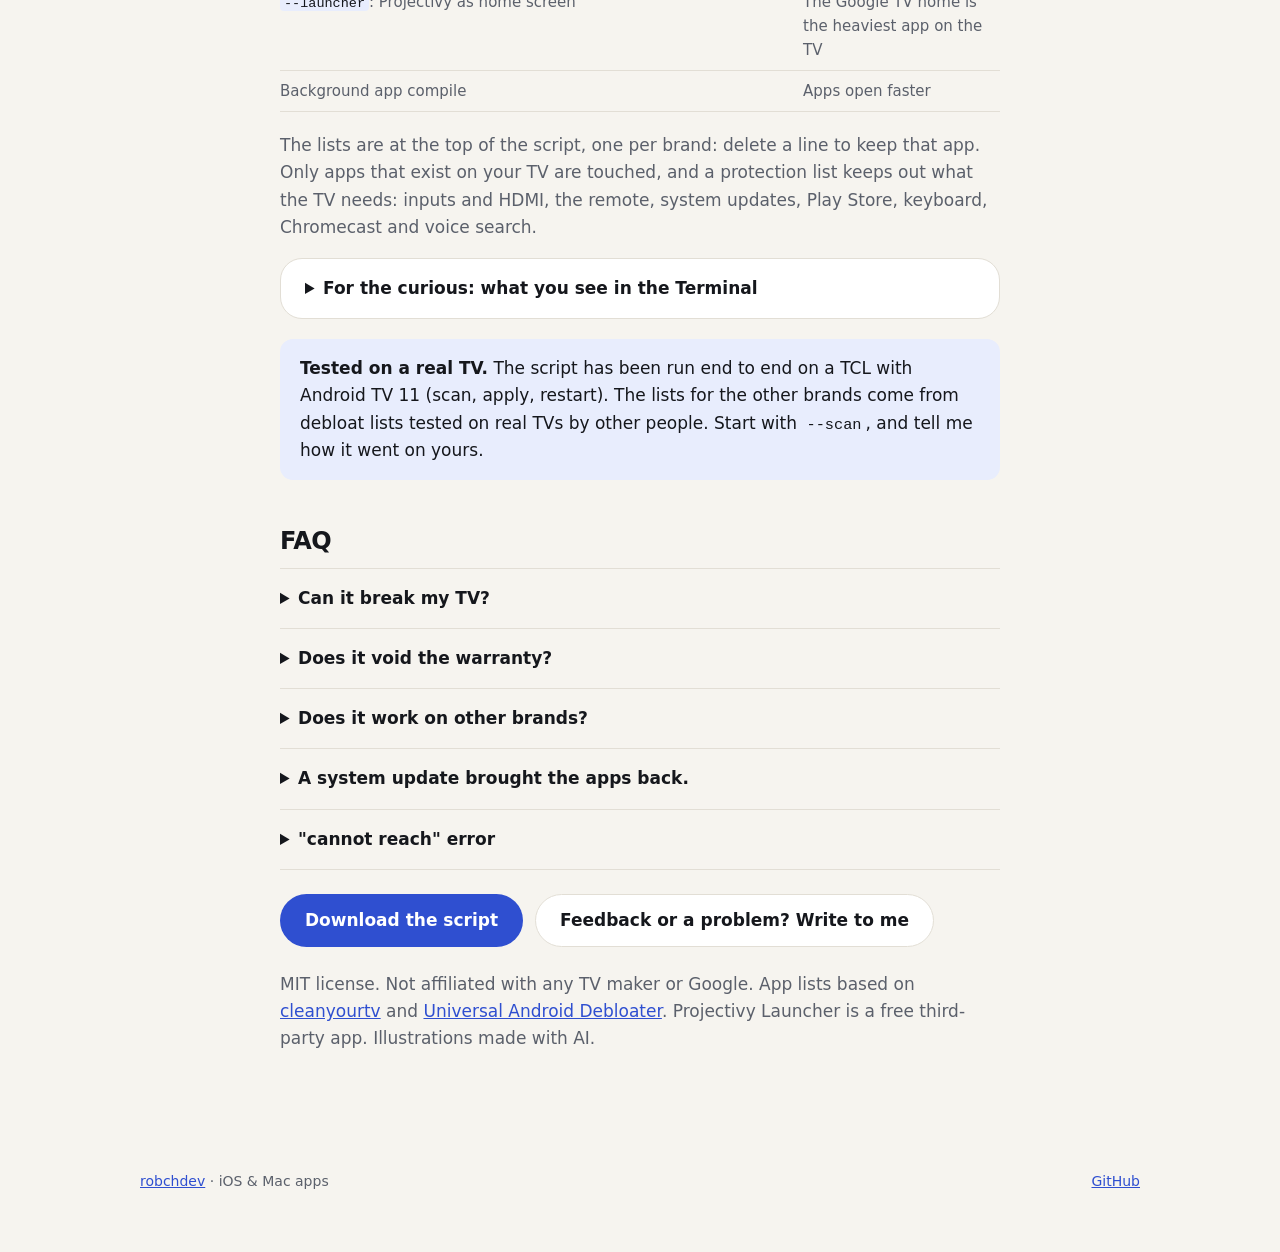
==== commit 9848e5fd: "TV boost: launcher keeps the stock home so remote app buttons work Co-Authored-By: Claude Opus 5.5 <" ====
--- a/tools/tcl-tv-boost/index.html
+++ b/tools/tcl-tv-boost/index.html
@@ -139,8 +139,8 @@
           <h3 lang="en">Apply, and restart the TV</h3>
           <h3 lang="it">Applica e riavvia la TV</h3>
 <pre><code>./tv-boost.sh 192.168.1.50 --launcher</code></pre>
-          <p lang="en">Type <code>y</code> to confirm. <code>--launcher</code> also installs the light home screen <strong>Projectivy Launcher</strong> (free, Play Store): the script opens its page on the TV, you install it with the remote and press Enter. If it doesn't become the home screen, the change is undone on its own. Leave out <code>--launcher</code> to keep your current home.</p>
-          <p lang="it">Scrivi <code>y</code> per confermare. <code>--launcher</code> mette anche la Home leggera <strong>Projectivy Launcher</strong> (gratis, Play Store): lo script apre la sua pagina sulla TV, la installi col telecomando e premi Invio. Se non diventa la Home, la modifica si annulla da sola. Senza <code>--launcher</code> resta la Home attuale.</p>
+          <p lang="en">Type <code>y</code> to confirm. <code>--launcher</code> also installs the light home screen <strong>Projectivy Launcher</strong> (free, Play Store): the script opens its page on the TV, you install it with the remote and press Enter. Your old home stays installed, because on Google TV it runs the remote's Netflix, YouTube and Prime buttons; Projectivy takes over the Home button through its accessibility service. Leave out <code>--launcher</code> to keep your current home.</p>
+          <p lang="it">Scrivi <code>y</code> per confermare. <code>--launcher</code> mette anche la Home leggera <strong>Projectivy Launcher</strong> (gratis, Play Store): lo script apre la sua pagina sulla TV, la installi col telecomando e premi Invio. La Home originale resta installata, perché su Google TV fa funzionare i tasti Netflix, YouTube e Prime del telecomando; Projectivy prende il tasto Home con il suo servizio di accessibilità. Senza <code>--launcher</code> resta la Home attuale.</p>
           <p lang="en">Changed your mind? <code>./tv-boost.sh 192.168.1.50 --restore</code> puts everything back.</p>
           <p lang="it">Ci hai ripensato? <code>./tv-boost.sh 192.168.1.50 --restore</code> rimette tutto com'era.</p>
         </div>
